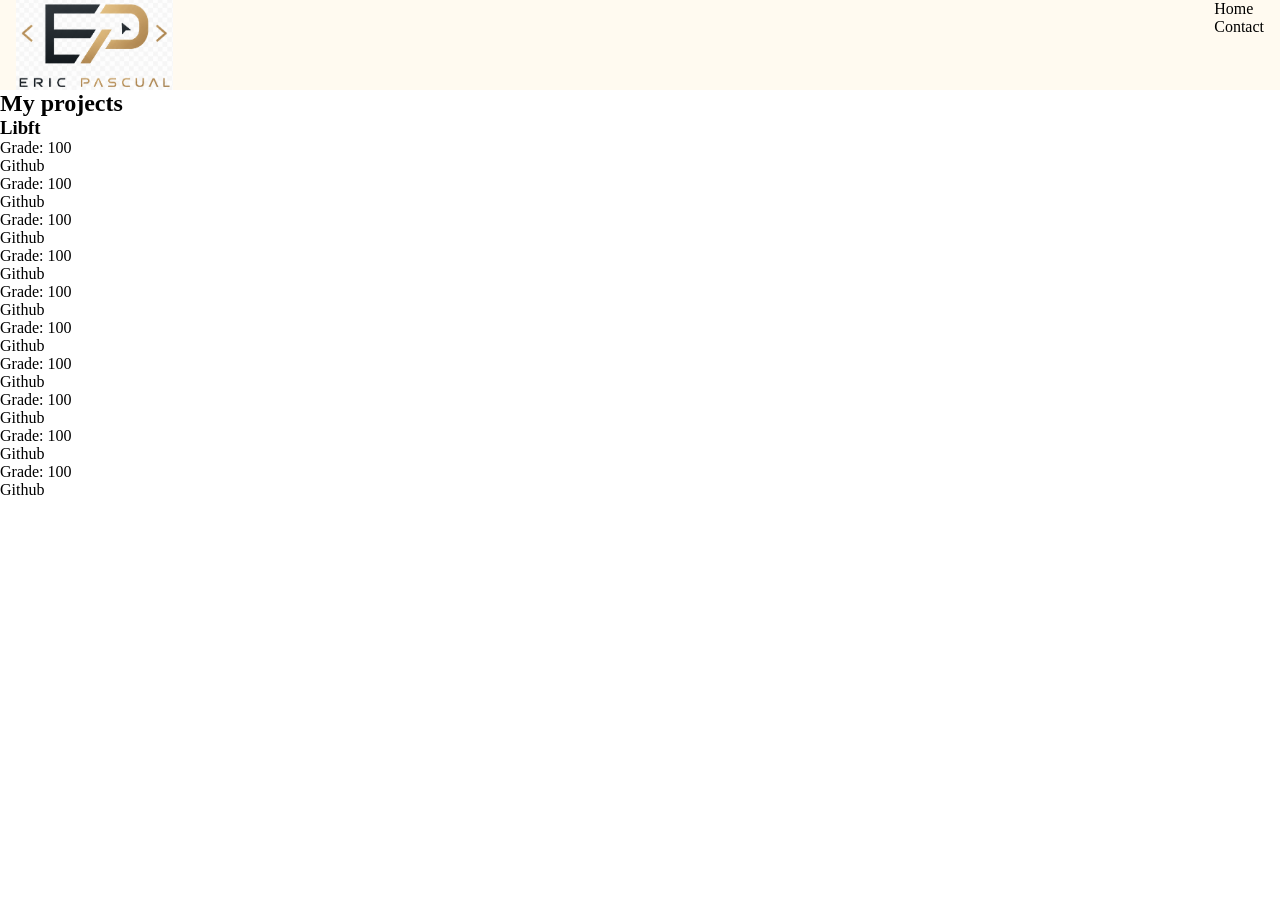
==== srcs/requirements/bonus/static_ws/index.html @ 52d74730 "(feat): BONUS: Implementing Html page" ====
<!DOCTYPE html>
<html lang="en">

<head>
	<meta charset="UTF-8">
	<meta name="viewport" content="width=device-width, initial-scale=1.0">
	<title>Eric's Mini-Portfolio</title>
</head>
<style>
	* {
		margin: 0;
		padding: 0;
		box-sizing: border-box;
	}

	html {
		scroll-behavior: smooth;
	}

	body {
		background: var(--white-broken);
	}

	img {
		max-height: 100%;
		display: block;
	}

	ul li {
		list-style: none;
	}

	button,
	a,
	{
	cursor: pointer;
	}

	ul {
		list-style: none;
	}

	ol li {
		list-style: auto !important;
	}

	ol li::marker {
		font-weight: 900;
		color: var(--brown);
	}

	nav {
		display: flex;
		justify-content: space-between;
		padding: 0 1em;
		background-color: floralwhite;
	}

	nav div {
		max-height: 10vh;
	}
</style>

<body>
	<header>
		<h1></h1>
		<nav>
			<div>
				<img src="assets/images/logo.png" />
			</div>
			<ul>
				<li>Home</li>
				<li>Contact</li>
			</ul>
		</nav>
	</header>

	<main>
		<section id="main"></section>
		<section id="present"></section>
		<section id="projects"></section>
		<h2>My projects</h2>
		<div id="containerProjects">
			<article>
				<h3>Libft</h3>
				<div class="projects">
					<img src="" />
					<p>Grade: 100</p>
					<a>Github</a>
				</div>
			</article>

			<article>
				<h3></h3>
				<div class="projects">
					<img src="" />
					<p>Grade: 100</p>
					<a>Github</a>
				</div>
			</article>

			<article>
				<h3></h3>
				<div class="projects">
					<img src="" />
					<p>Grade: 100</p>
					<a>Github</a>
				</div>
			</article>

			<article>
				<h3></h3>
				<div class="projects">
					<img src="" />
					<p>Grade: 100</p>
					<a>Github</a>
				</div>
			</article>

			<article>
				<h3></h3>
				<div class="projects">
					<img src="" />
					<p>Grade: 100</p>
					<a>Github</a>
				</div>
			</article>

			<article>
				<h3></h3>
				<div class="projects">
					<img src="" />
					<p>Grade: 100</p>
					<a>Github</a>
				</div>
			</article>

			<article>
				<h3></h3>
				<div class="projects">
					<img src="" />
					<p>Grade: 100</p>
					<a>Github</a>
				</div>
			</article>

			<article>
				<h3></h3>
				<div class="projects">
					<img src="" />
					<p>Grade: 100</p>
					<a>Github</a>
				</div>
			</article>

			<article>
				<h3></h3>
				<div class="projects">
					<img src="" />
					<p>Grade: 100</p>
					<a>Github</a>
				</div>
			</article>

			<article>
				<h3></h3>
				<div class="projects">
					<img src="" />
					<p>Grade: 100</p>
					<a>Github</a>
				</div>
		</div>
		</article>
		<section id=""></section>
	</main>
</body>
<script>

</script>

</html>
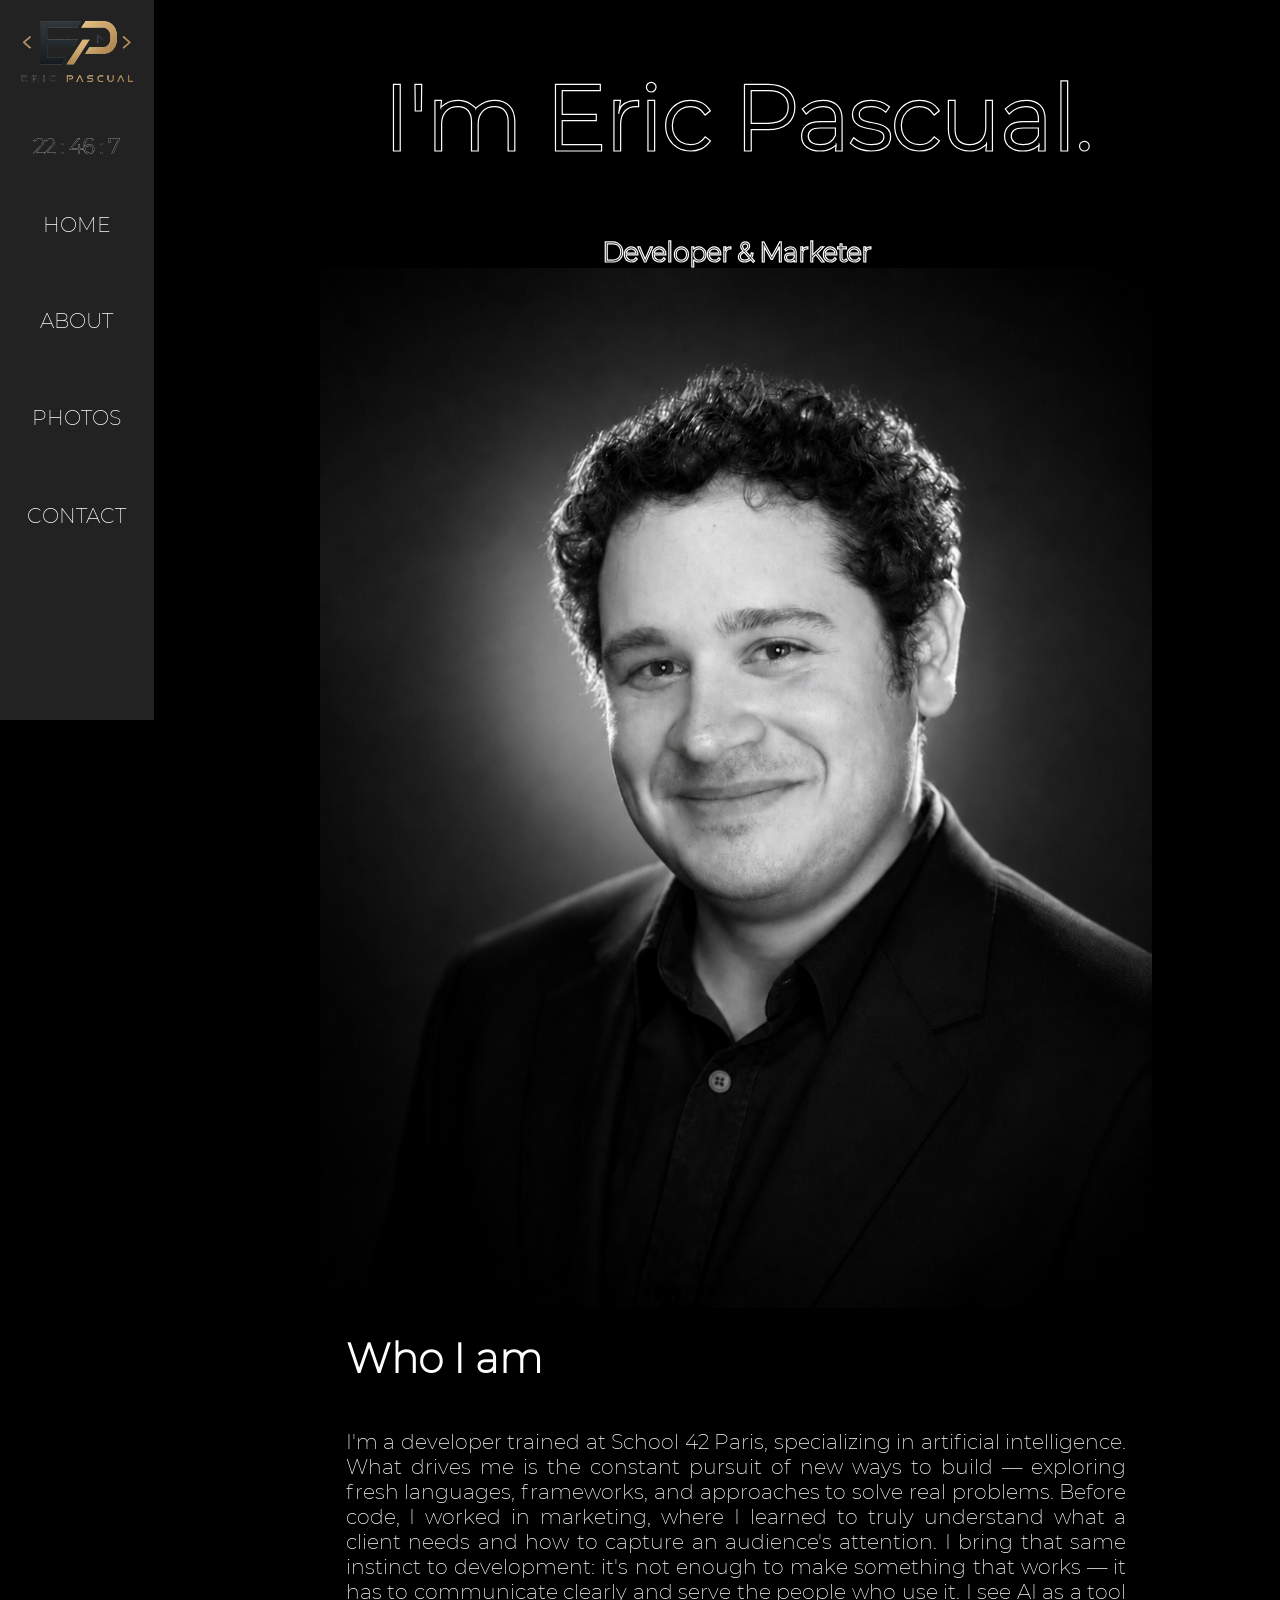
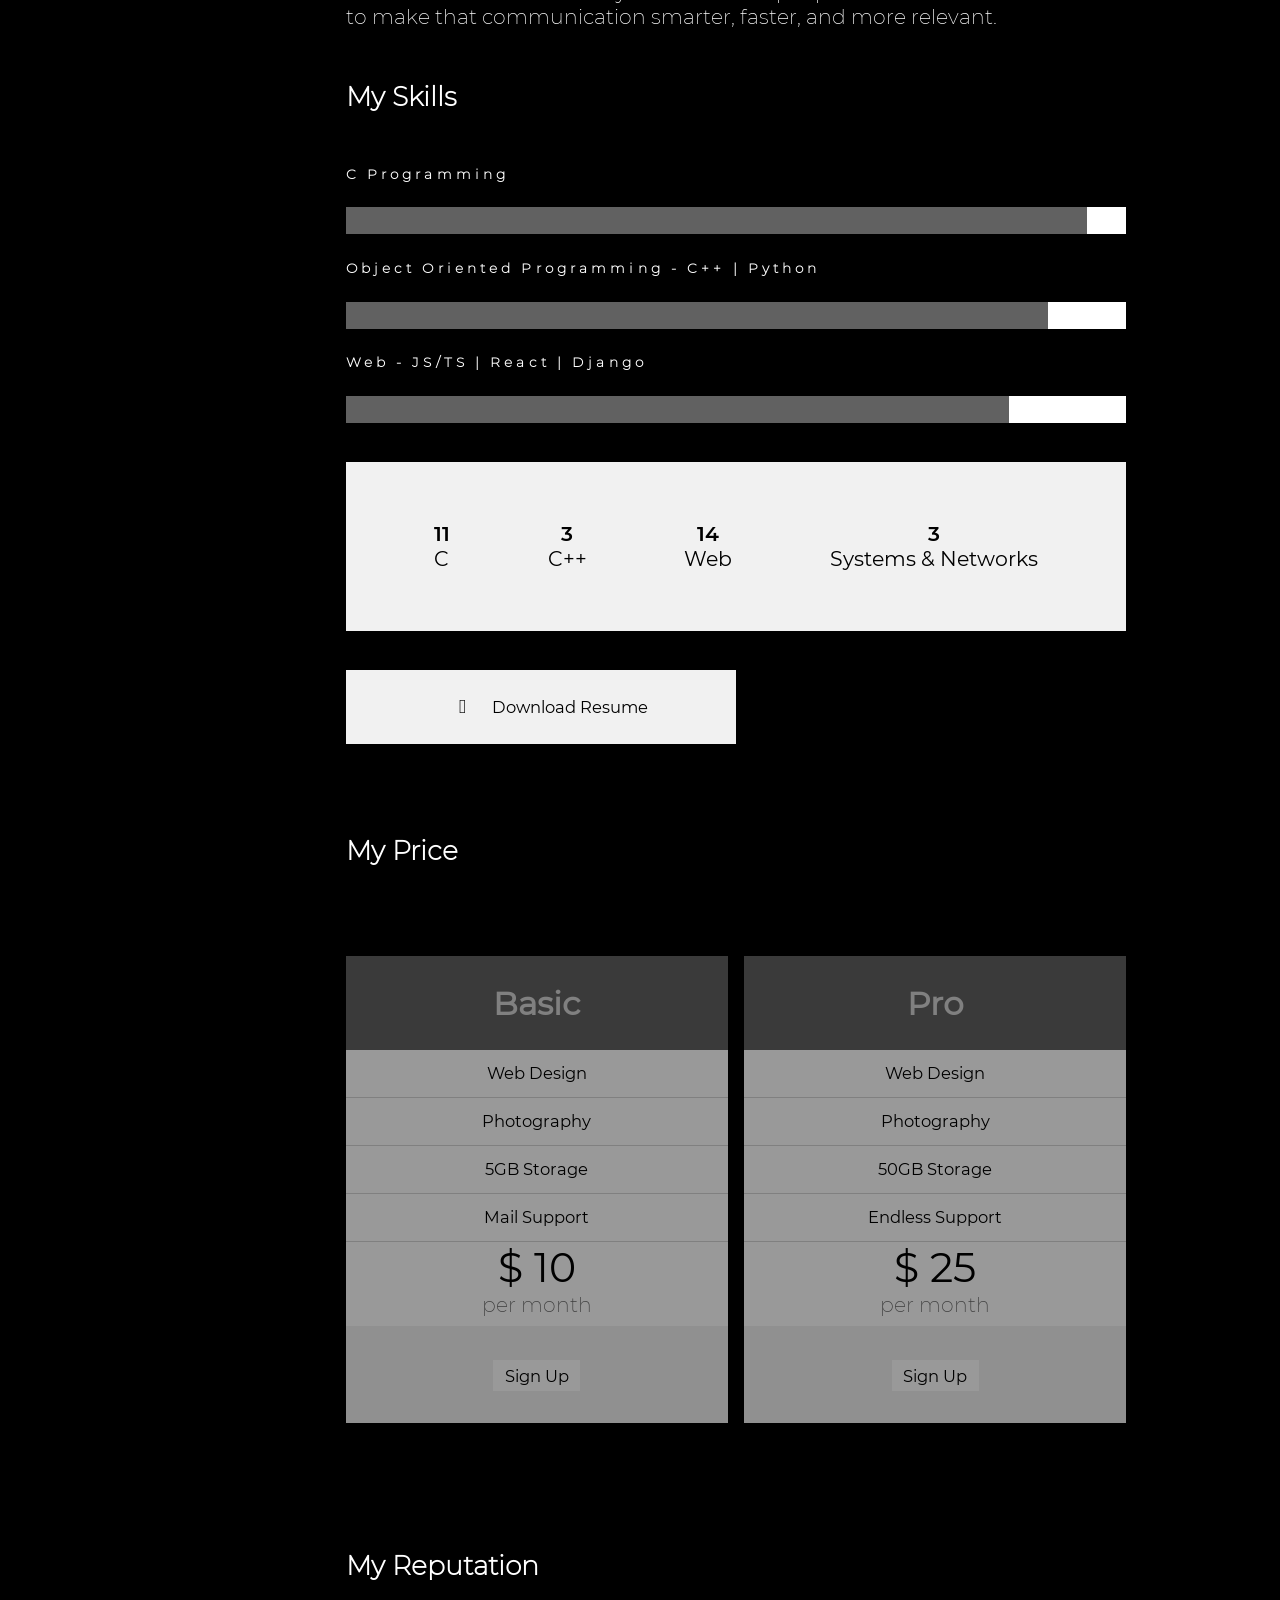
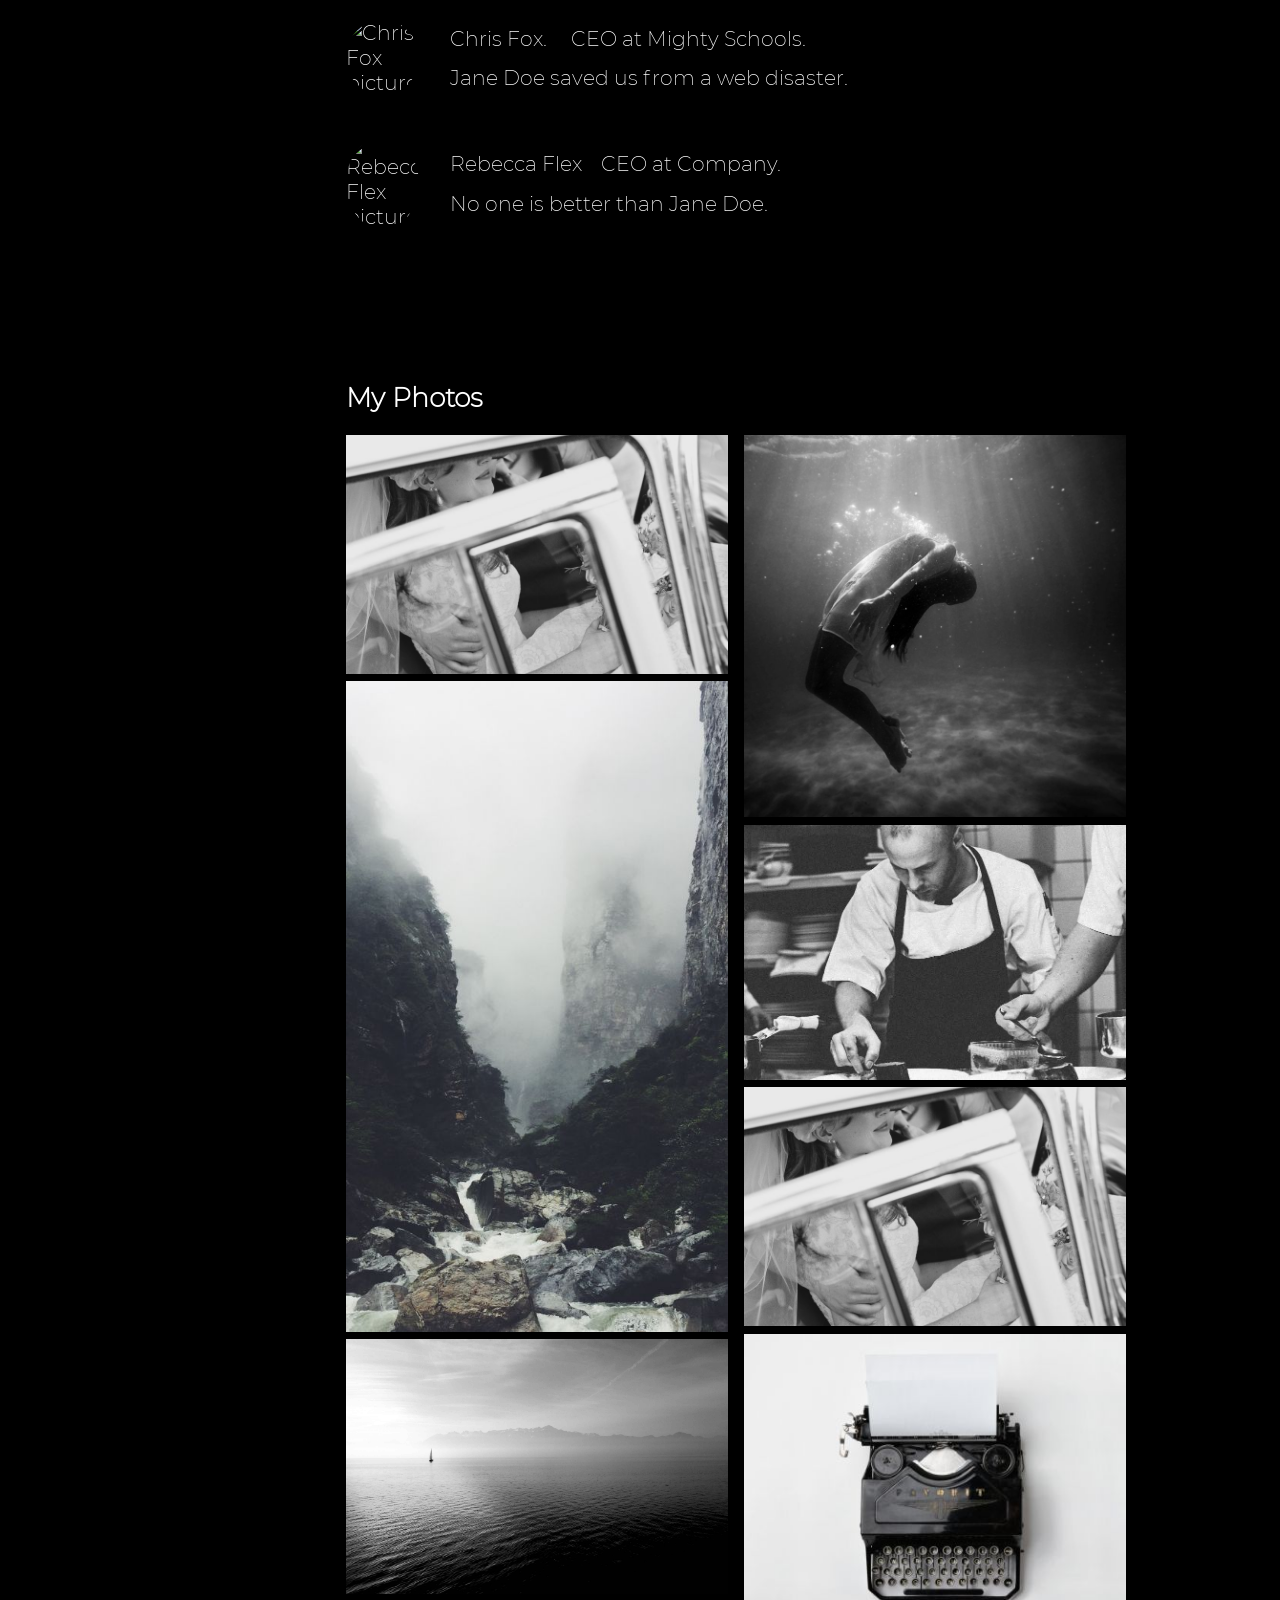
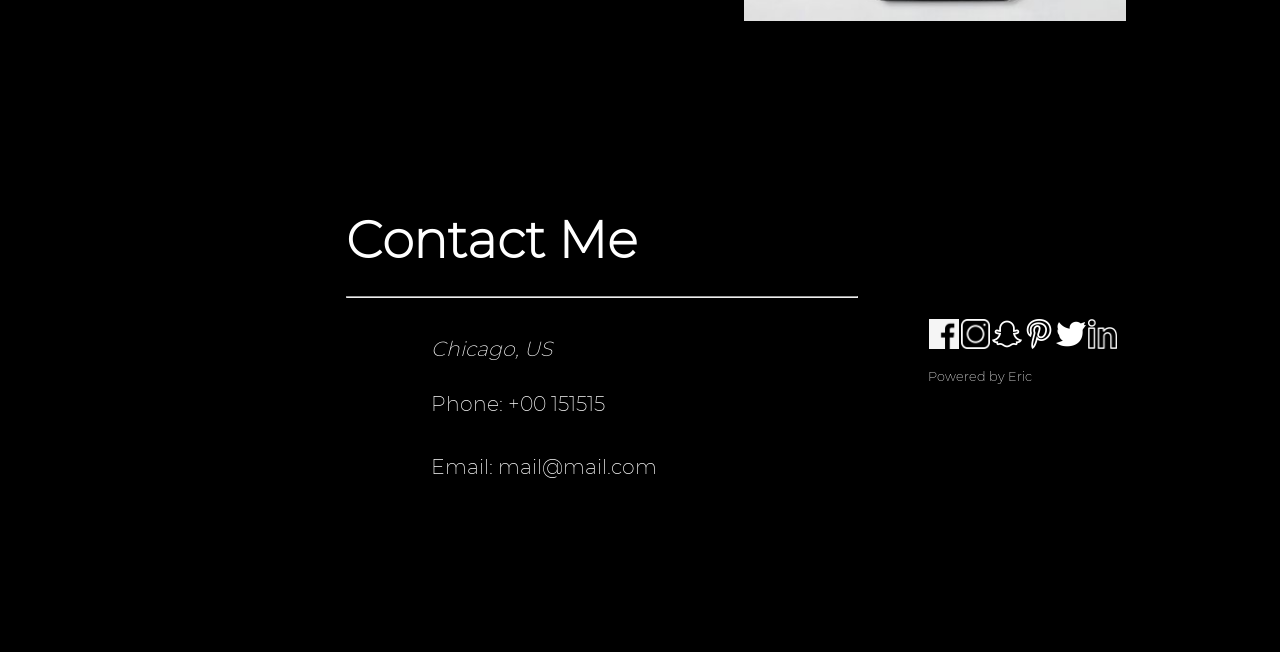
==== commit dce95bf8: "(chore): BONUS: WS - Assets Added" ====
--- a/srcs/requirements/bonus/static_ws/index.html
+++ b/srcs/requirements/bonus/static_ws/index.html
@@ -1,181 +1,267 @@
-<!DOCTYPE html>
-<html lang="en">
-
-<head>
-	<meta charset="UTF-8">
-	<meta name="viewport" content="width=device-width, initial-scale=1.0">
-	<title>Eric's Mini-Portfolio</title>
-</head>
-<style>
-	* {
-		margin: 0;
-		padding: 0;
-		box-sizing: border-box;
-	}
-
-	html {
-		scroll-behavior: smooth;
-	}
-
-	body {
-		background: var(--white-broken);
-	}
-
-	img {
-		max-height: 100%;
-		display: block;
-	}
-
-	ul li {
-		list-style: none;
-	}
-
-	button,
-	a,
-	{
-	cursor: pointer;
-	}
-
-	ul {
-		list-style: none;
-	}
-
-	ol li {
-		list-style: auto !important;
-	}
-
-	ol li::marker {
-		font-weight: 900;
-		color: var(--brown);
-	}
-
-	nav {
-		display: flex;
-		justify-content: space-between;
-		padding: 0 1em;
-		background-color: floralwhite;
-	}
-
-	nav div {
-		max-height: 10vh;
-	}
-</style>
-
-<body>
-	<header>
-		<h1></h1>
+<!DOCTYPE HTML>
+<html lang="fr">
+	<head>
+		<meta charset="utf-8">
+		<link rel="stylesheet" type="text/css" href="index.css">
+		<!-- <link href="css/icomoon.css" rel="stylesheet"> -->
+			<title>John Doe</title>
+	</head>
+
+	<body id="overflow">
+		
 		<nav>
-			<div>
-				<img src="assets/images/logo.png" />
-			</div>
+			<figure class="mobileHidden"><img src="assets/images/logo.png" alt="Logo EP"></figure>
+			<h2 id="clock">
+				<span id="hours"></span>
+				<span id="minutes"></span>
+				<span id="seconds"></span>
+			</h2>
 			<ul>
-				<li>Home</li>
-				<li>Contact</li>
+				<li><a class="icon-home iconNav" href=""><p>home</p></a></li>
+				<li><a class="icon-user iconNav" href="#myName"><p>about</p></a></li>
+				<li><a class="icon-eye iconNav" href="#myPhotos"><p>photos</p></a></li>
+				<li><a class="icon-envelope iconNav" href="#contactMe"><p>contact</p></a></li>
 			</ul>
 		</nav>
-	</header>
-
-	<main>
-		<section id="main"></section>
-		<section id="present"></section>
-		<section id="projects"></section>
-		<h2>My projects</h2>
-		<div id="containerProjects">
-			<article>
-				<h3>Libft</h3>
-				<div class="projects">
-					<img src="" />
-					<p>Grade: 100</p>
-					<a>Github</a>
+
+		<header>
+			<h1>Eric Pascual.</h1>
+			<h2>Developer & Marketer</h2>
+			
+				<figure>
+					<img src="assets/images/eric_pascual.png" alt="Eric Pascual's image">
+				</figure>
+		</header>
+
+		<main>
+
+			<section id="myName">
+				<h3>Who I am</h3>
+				<hr>
+				<p>I'm a developer trained at School 42 Paris, specializing in artificial intelligence. What drives me is the constant pursuit of new ways to build — exploring fresh languages, frameworks, and approaches to solve real problems.
+Before code, I worked in marketing, where I learned to truly understand what a client needs and how to capture an audience's attention. I bring that same instinct to development: it's not enough to make something that works — it has to communicate clearly and serve the people who use it. I see AI as a tool to make that communication smarter, faster, and more relevant.</p>
+			</section>
+
+			<section id="mySkills">
+					<h4>My Skills</h4>
+				<article>
+					<div>
+						<h6>C Programming</h6>
+						<div class="white">
+							<p id="photography"></p>
+						</div>
+					</div>
+					<div>
+						<h6>Object Oriented Programming - C++ | Python</h6>
+						<div class="white">
+							<p id="webDesign"></p>					
+						</div>
+					</div>
+					<div>
+						<h6>Web - JS/TS | React | Django</h6>
+						<div class="white">
+							<p id="photoshop"></p>					
+						</div>
+					</div>
+				</article>
+				<article id="mySkillsNumbers">
+					<dl>
+						<div>
+							<dt>11</dt>
+							<dd>C</dd>
+						</div>
+
+						<div>
+							<dt>3</dt>
+							<dd>C++</dd>
+						</div>
+						
+						<div>
+							<dt>14</dt>
+							<dd>Web</dd>
+						</div>
+						
+						<div>
+							<dt>3</dt>
+							<dd>Systems & Networks</dd>
+						</div>
+					</dl>
+				</article>
+				<article>
+					<a href="" class="icon-download">Download Resume</a>
+				</article>
+			</section>
+
+			<section id="myPrice">
+				<h4>My Price</h4>
+				<div>
+					<article>
+						<h5>Basic</h5>
+						<ul>
+							<li>Web Design</li>
+							<li>Photography</li>
+							<li>5GB Storage</li>
+							<li>Mail Support</li>
+						</ul>
+						<div>
+							<p>$ 10</p>
+							<p>per month</p>
+						</div>
+						<div class="signUp"><a href="">Sign Up</a></div>
+					</article>
+					<article>
+						<h5>Pro</h5>
+						<ul>
+							<li>Web Design</li>
+							<li>Photography</li>
+							<li>50GB Storage</li>
+							<li>Endless Support</li>
+						</ul>
+						<div>
+							<p>$ 25</p>
+							<p>per month</p>
+						</div>
+						<div class="signUp"><a href="">Sign Up</a></div>
+					</article>
 				</div>
-			</article>
-
-			<article>
-				<h3></h3>
-				<div class="projects">
-					<img src="" />
-					<p>Grade: 100</p>
-					<a>Github</a>
-				</div>
-			</article>
-
-			<article>
-				<h3></h3>
-				<div class="projects">
-					<img src="" />
-					<p>Grade: 100</p>
-					<a>Github</a>
-				</div>
-			</article>
-
-			<article>
-				<h3></h3>
-				<div class="projects">
-					<img src="" />
-					<p>Grade: 100</p>
-					<a>Github</a>
-				</div>
-			</article>
-
-			<article>
-				<h3></h3>
-				<div class="projects">
-					<img src="" />
-					<p>Grade: 100</p>
-					<a>Github</a>
-				</div>
-			</article>
-
-			<article>
-				<h3></h3>
-				<div class="projects">
-					<img src="" />
-					<p>Grade: 100</p>
-					<a>Github</a>
-				</div>
-			</article>
-
-			<article>
-				<h3></h3>
-				<div class="projects">
-					<img src="" />
-					<p>Grade: 100</p>
-					<a>Github</a>
-				</div>
-			</article>
-
-			<article>
-				<h3></h3>
-				<div class="projects">
-					<img src="" />
-					<p>Grade: 100</p>
-					<a>Github</a>
-				</div>
-			</article>
-
-			<article>
-				<h3></h3>
-				<div class="projects">
-					<img src="" />
-					<p>Grade: 100</p>
-					<a>Github</a>
-				</div>
-			</article>
-
-			<article>
-				<h3></h3>
-				<div class="projects">
-					<img src="" />
-					<p>Grade: 100</p>
-					<a>Github</a>
-				</div>
-		</div>
-		</article>
-		<section id=""></section>
+			</section>
+
+			<section id="myReputation">
+				<h4>My Reputation</h4>
+				<article>
+					<figure>
+						<img src="assets/images/bandmember.jpg" alt="Chris Fox picture">
+					</figure>
+					<div>
+						<p>Chris Fox. <span>CEO at Mighty Schools.</span></p>
+						<p>Jane Doe saved us from a web disaster.</p>
+					</div>
+				</article>
+				<article>
+					<figure>
+						<img src="assets/images/avatar_g2.jpg" alt="Rebecca Flex picture">
+					</figure>
+					<div>
+						<p>Rebecca Flex<span>CEO at Company.</span></p>
+						<p>No one is better than Jane Doe.</p>
+					</div>
+				</article>
+
+			</section>
+
+			<section id="myPhotos">
+				<h4>My Photos</h4>
+				<article id="gallery">
+					<ul>
+						<div>
+							<li><figure><img src="assets/images/wedding (1).jpg" alt="Mariage"></figure></li>
+							<li><figure><img src="assets/images/rocks.jpg" alt="Paysage rochers"></figure></li>
+							<li><figure><img src="assets/images/sailboat.jpg" alt="Voilier"></figure></li>
+						</div>
+						<div>
+							<li><figure><img src="assets/images/underwater.jpg" alt="Sous-marine"></figure></li>
+							<li><figure><img src="assets/images/chef.jpg" alt="Chef"></figure></li>
+							<li><figure><img src="assets/images/wedding (1).jpg" alt="Mariage"></figure></li>
+							<li><figure><img src="assets/images/p6.jpg" alt="Machine à écrire"></figure></li>
+						</div>
+
+					</ul>
+
+				</article>
+			</section>
 	</main>
-</body>
-<script>
-
-</script>
-
-</html>+	<footer>
+		<section id="contactMe">
+				<h3>Contact Me</h3>
+				<hr>
+				<article>
+					<dl>
+						<!-- <figure><img src="assets/images/locate_white.png"></figure> -->
+						<dt class="icon-map-marker"></dt>
+						<dd><address>Chicago, US</address></dd>
+					</dl>
+					<dl>
+						<!-- <figure><img src="assets/images/phone-receiver.png"></figure> -->
+						<dt class="icon-phone"></dt>
+						<dd><p>Phone: +00 151515</p></dd>
+					</dl>
+					<dl>
+						<!-- <figure><img src="assets/images/envelope_white.png"></figure> -->
+						<dt class=" icon-envelope-o"></dt>
+						<dd><p>Email: mail@mail.com</p></dd>
+					</dl>				
+				</article>
+			</section>
+
+			<section id="socialMedia">
+				<ul>
+					<li><a href="www.facebook.com/johndoe"><img src="assets/images/facebook.png"></a></li>
+					<li><a href="www.instagram.com/johndoe"><img src="assets/images/instagram.png"></a></li>
+					<li><a href="www.snapchat.com/johndoe"><img src="assets/images/snapchat.png"></a></li>
+					<li><a href="www.pinterest.com/johndoe"><img src="assets/images/pinterest.png"></a></li>
+					<li><a href="www.twiter.com/johndoe"><img src="assets/images/twitter.png"></a></li>
+					<li><a href="www.linkedin.com/johndoe"><img src="assets/images/linkedin.png"></a></li>
+				</ul>
+				<p>Powered by Eric</p>
+			</section>
+		
+	</footer>
+
+	</body>
+
+
+	<script>
+
+		var galleryPhoto = document.querySelector("#gallery");
+		var divPhoto = document.createElement("div");
+			
+		var figurePhoto = document.createElement("figure");
+			divPhoto.appendChild(figurePhoto);
+		var imagePhoto = document.createElement("img");
+			figurePhoto.appendChild(imagePhoto);
+			imagePhoto.getAttribute("src");
+
+		var eachPhoto = document.querySelectorAll("#gallery img")
+
+		var overflow = document.querySelector("#overflow");
+
+		var closeButon = document.createElement("button")
+			closeButon.innerHTML="x"
+			figurePhoto.appendChild(closeButon)
+
+eachPhoto.forEach(function(identification){
+	identification.addEventListener("click", function(){
+			galleryPhoto.appendChild(divPhoto);
+			//imagePhoto.setAttribute("src", identification.getAttribute("src"))
+			imagePhoto.src = identification.src
+		})
+})
+
+divPhoto.addEventListener("click", function(){
+	galleryPhoto.removeChild(divPhoto)
+})
+
+closeButon.addEventListener("click", function(){
+	galleryPhoto.removeChild(divPhoto)
+})
+
+/*HORLOGE*/
+
+var	hours = document.querySelector("#hours");
+var	minutes = document.querySelector("#minutes");
+var	seconds = document.querySelector("#seconds")
+
+function timeRunnning(){
+	var horlogeRunning = new Date();
+		hours.innerHTML = horlogeRunning.getHours() + " : ";
+		minutes.innerHTML = horlogeRunning.getMinutes() + " : ";
+		seconds.innerHTML =	horlogeRunning.getSeconds();
+	interval = setTimeout(timeRunnning, 1000);
+}
+
+timeRunnning();
+
+
+	</script>
+
+	</html>
--- a/srcs/requirements/bonus/static_ws/index.css
+++ b/srcs/requirements/bonus/static_ws/index.css
@@ -0,0 +1,650 @@
+@font-face{
+	font-family: "Montserrat ExtraLight";
+	src: url("assets/font/Montserrat-ExtraLight.ttf") format("truetype");
+}
+
+@font-face{
+	font-family: "Montserrat Regular";
+	src: url("assets/font/Montserrat-Regular.ttf") format("truetype");
+}
+
+@font-face{
+	font-family: "Montserrat Bold";
+	src: url("assets/font/Montserrat-SemiBold.ttf") format("truetype");
+}
+
+@font-face{
+	font-family: "Icomoon";
+	src: url("assets/fonts/icomoon.ttf") format("truetype");
+}
+
+*{
+	margin: 0;
+	padding: 0;
+	box-sizing: border-box;
+}
+
+html{scroll-behavior: smooth}
+
+body{
+	font-size: calc(1em + 1vw);
+	font-family: "Montserrat ExtraLight";
+	background: black;
+	color: white;
+}
+
+main{font-size: .8em;}
+
+img{
+	max-width: 100%;
+	width: 100%;
+	display: block;}
+
+h3{
+	font-size: 2em;
+	padding-bottom: .5em;
+	animation-name: slideInLeft;
+	animation-duration: 1s;
+	animation-fill-mode: both;
+}
+
+@keyframes slideInLeft {
+	0% {transform: translateX(-100%); opacity: 0}
+	50% {transform: translateX(-50%); opacity: .5}
+	100% {transform: translateX(0); opacity: 1}
+} 
+
+hr{
+	width: 30vw;
+	color: grey;
+}
+
+section{
+	padding: 2vw;
+}
+
+h4{
+	font-size: 1.3em;
+	padding-bottom: .5em;
+	animation-name: slideInLeft;
+	animation-duration: 1s;
+	animation-fill-mode: both;
+}
+
+ul{
+	list-style: none;
+}
+
+li{
+	padding: 0;
+}
+
+p{
+	font-family: "Montserrat ExtraLight";
+}
+
+button, a{
+	cursor: pointer;
+	font-family: "Montserrat ExtraLight";
+	text-decoration-line: none;
+}
+
+/****************************************NAV****************************************/
+
+.mobileHidden{
+	display: none;
+}
+
+nav{
+	height: 3vh;
+	font-family: "Montserrat ExtraLight";
+	position: sticky;
+	top: 0;
+	left: 0;
+	background: black;
+	z-index: 11;
+}
+
+nav ul{
+	list-style: none;
+	justify-content: space-around;
+	align-content: center;
+	flex-flow: wrap row;
+	display: flex;
+	padding: 1vw 0;
+}
+
+nav a p{
+	text-decoration-line: none;
+	text-transform: uppercase;
+	color: white;
+	font-size: .8em;
+}
+
+nav a:before{
+	display: none;
+}
+
+nav ul li a:before{
+	animation-name: bounceInLeft;
+	animation-duration: 1s;
+	animation-fill-mode: both;
+}
+
+nav ul li:hover a:before{
+	animation-name: bounceInLeft;
+	animation-duration: 1s;
+	animation-fill-mode: both;
+}
+
+@keyframes bounceInLeft{
+	0%, 60%, 75%, 90%, 100% {transition-timing-function: cubic-bezier(0.215, 0.610, 0.355, 1.000);}
+	0% {opacity: 0; transform: translate3d(-3000px, 0, 0);}
+	60% {opacity: 1; transform: translate3d(25px, 0, 0);}
+	75% {transform: translate3d(-10px, 0, 0);}
+	90% {transform: translate3d(5px, 0, 0);}
+	100% {transform: none;}
+}
+
+nav ul:hover a:before{
+	animation-name: bounceOutLeft;
+	animation-duration: 1s;
+	animation-fill-mode: both;
+}
+
+@keyframes bounceOutLeft{
+  20% {opacity: 1; transform: translate3d(20px, 0, 0);}
+  100% {opacity: 0;transform: translate3d(-2000px, 0, 0);}
+}
+
+nav ul li:hover:before{
+	animation-name: bounceInLeft;
+	animation-duration: .75s;
+	animation-duration: 1s;
+	animation-fill-mode: both;
+}
+
+/****************************************HEADER****************************************/
+
+h1, h2{
+	text-align: center;
+}
+
+h1{
+	padding: 5vw 0;
+	font-size: 3.5em;
+	-webkit-text-stroke: 1.2px white;
+	color: transparent;
+	font-weight: bolder;
+}
+
+h2{
+	font-size: 1em;
+	-webkit-text-stroke: 1.2px white;
+	color: transparent;
+}
+
+#clock{
+	margin-top: 1em;
+}
+
+h2 > span{
+	font-size: .8em;
+	-webkit-text-stroke: .2px white;
+	color: transparent;
+	font-weight: bolder;
+}
+
+/****************************************MY NAME****************************************/
+
+#myName p{
+	text-align: justify;
+	padding-top: 2vw;
+}
+
+/****************************************MY SKILLS****************************************/
+
+#mySkills article{
+	margin: 5% 0;
+}
+
+/****************************PWP************************/
+
+
+h6{
+	letter-spacing: .3em;
+	margin: 2vw 0;
+	font-family: "Montserrat ExtraLight";
+}
+
+article div.white{
+	background: white;
+	height: 3vh;
+}
+
+article p#photography{
+	width: 95%;
+	background: #616161;
+	height: 100%;
+	animation-name: animPhotography;
+	animation-duration: 2.6s;
+	animation-timing-function: ease;
+}
+
+@keyframes animPhotography{
+	0% {width: 0%; opacity: 0;}
+	100% {width: 95%; opacity: 1;}
+}
+
+article p#webDesign{
+	width: 90%;
+	background: #616161;
+	height: 100%;
+	animation-name: animWebDesign;
+	animation-duration: 2.3s;
+	animation-timing-function: ease;
+}
+
+@keyframes animWebDesign{
+	0% {width: 0%; opacity: 0;}
+	100% {width: 90%; opacity: 1;}
+}
+
+article p#photoshop{
+	width: 85%;
+	background: #616161;
+	height: 100%;
+	animation-name: animPhotoshop;
+	animation-duration: 2s;
+	animation-timing-function: ease;
+}
+
+@keyframes animPhotoshop{
+	0% {width: 0%; opacity: 0;}
+	100% {width: 85%; opacity: 1;}
+}
+
+/****************************Numbers************************/
+
+#mySkillsNumbers{
+	background: #f1f1f1;
+	text-align: center;
+	color: black;
+}
+
+#mySkillsNumbers dt{
+	padding-top: 1em;
+	font-family: "Montserrat Bold";
+}
+
+#mySkillsNumbers dd{
+	padding-bottom: 1em;
+	font-family: "Montserrat Regular";
+}
+
+/****************************Download************************/
+
+#mySkills article:last-of-type{
+	display: flex;
+
+}
+
+#mySkills a{
+	width: 80%;
+	background: #f1f1f1;
+	border: none;
+	color: black;
+	text-align: center;
+	position: relative;
+	font-family: "Montserrat Regular";
+	font-size: .8em;
+	padding: 2vw 0;
+}
+
+#mySkills a:before{
+	font-family: "Icomoon";
+	content: "\f019";
+	font-size: 1.2em;
+	vertical-align: center;
+	padding: 0vw 2vw ;
+	text-align: center;
+}
+
+/****************************************MY PRICE****************************************/
+
+#myPrice article{
+	background: #999;
+	text-align: center;
+}
+
+#myPrice > article > div{
+	background: none;
+}
+
+#myPrice article li{
+	padding: 1.5vh 0;
+	border-bottom: 1px solid grey;
+	font-family: "Montserrat Regular";
+	font-size: 0.8em;
+}
+
+#myPrice article ul{
+	color: black;
+}
+
+#myPrice div article{
+	margin: 5% 0;
+}
+
+h5{
+	background: #3a3a3a;
+	padding: 3vh 0;
+	font-family: "Montserrat Regular";
+	font-size: 1.6em;
+	color: grey;
+}
+
+#myPrice > div:first-of-type{
+	background-color: #000;
+	padding: 3vh 0;	
+}
+
+#myPrice > div:last-child{
+	padding: 4vh 0;
+	background: #000;
+}
+
+#myPrice article div p:first-of-type{
+	font-family: "Montserrat Regular";
+	font-size: 2em;
+	color: black;
+} 
+
+#myPrice article div p:last-of-type{
+	color: #3d3d3d;
+	padding-bottom: 1vh;
+}
+
+.signUp{
+	padding: 4vh 0;
+	background: #909090;
+}
+
+#myPrice a{
+	padding: 1.5% 3%;
+	font-size: .8em;
+	color: black;
+	background-color: #999;
+	font-family: "Montserrat Regular";
+}
+
+/****************************************MY REPUTATION****************************************/
+
+#myReputation article{
+	display: flex;
+	align-items: center;
+}
+
+#myReputation figure{
+	border-radius: 100%;
+	overflow: hidden;
+	width: 10%;
+}
+
+#myReputation > article > div{
+	width: 90%;
+	margin: 3%;
+}
+
+#myReputation span{
+	padding-left: 3%;
+}
+
+#myReputation div p{
+	padding: .8vh;
+}
+
+#myReputation{
+	margin-bottom: 10%;
+}
+
+/****************************************MY PHOTOS****************************************/
+
+#myPhotos ul li img{margin: 2% 0;}
+
+#myPhotos button{
+	background: none;
+	border: none;
+}
+
+#myPhotos button{
+	width: 100%;
+}
+
+#myPhotos article{
+	position: relative;
+}
+
+#myPhotos > article > div:last-child{
+	
+	background: rgba(0, 0, 0, 0.7);
+	top: 0;
+	left: 0;
+	width: 100%;
+	height: 100%;
+	z-index: 1;
+	position: fixed;
+}
+
+#myPhotos > article > div:last-child > figure{
+	position: absolute;
+	top: 5%;
+	left: 25%;
+	max-width: 100%;
+	width: 50%;
+	height: auto;
+}
+
+#myPhotos > article > div:last-child > figure > img{
+	max-height: 100%;
+}
+
+#myPhotos button{
+	border-radius: 100%;
+	width: 4vw;
+	height: 4vh;
+	font-size: 1.2em;
+	position: absolute;
+	top: 5%;
+	right: 5%;
+	background: white;
+}
+
+
+
+/****************************************CONTACT ME****************************************/
+
+#contactMe dl{
+	display: flex;
+	align-items: center;
+	padding: 2%;
+}
+
+#contactMe hr{
+	width: 40vw;
+	color: grey;
+}
+
+#contactMe dt{width: 3%; margin-right: 2%}
+#contactMe dd{width: 97%;}
+
+/****************************************FOOTER****************************************/
+footer{margin: 10% 0}
+footer ul{display: flex}
+footer li{width: 4%; margin: .5%}
+footer p{padding: 2% 0}
+
+/****************************************RESPONSIVE****************************************/
+
+@media screen and (min-width: 768px){
+
+	html{font-sise: 62.5%}
+	body{font-size: calc(.8em + 1vw);
+		width: 100vw}
+	header, main, footer{
+		margin-left: auto;
+		padding: 0 10%;
+		width: 85%;}
+
+	/*****************************NAV**************************/
+
+	.mobileHidden{
+		display: block;
+		padding: .7em;
+	}
+
+	nav{
+		position: fixed;
+		top: 0;
+		left: 0;
+		padding: 0;
+		color: white;
+		width: 12%;
+		height: 80vh;
+		background: #222;
+		z-index: 11;
+	}
+
+	nav ul{
+		display: flex;
+		justify-content: center;
+		flex-flow: column;
+	}
+
+	nav a{
+		text-decoration-line: none;
+		color: white;
+		font-size: 1em;
+		padding: 10%;
+	}
+
+	nav a:hover{
+		background: black;
+	}
+
+	nav li{
+		display: flex;
+		flex-flow: wrap column;
+		text-align: center;
+		padding: 10% 0;
+	}
+
+	nav a:before{
+		font-size: 2em;
+		display: block;
+	}
+
+	nav p{
+		padding: 7% 0;
+	}
+
+	
+
+	/*****************************HEADER**************************/
+
+	h1:before{
+		content: "I'm ";
+	}
+
+	/*****************************MY SKILLS**************************/
+
+	#mySkillsNumbers dl{
+		display: flex;
+		flex-flow: wrap row;
+		justify-content: space-around;
+		padding: 5%;
+	}
+
+	#mySkills article:last-child a{
+		width: 50%;
+	}
+
+	#myName hr{
+		display: none
+	}
+
+	/*****************************MY PRICE**************************/
+
+	#myPrice > div{
+		display: flex;
+		background: none;
+	}
+
+	#myPrice > div > article{
+		width: 50%;
+		padding-top: 0;
+		height: 100%;
+	}
+
+	#myPrice > div > article:first-child{
+			margin-right: 2%;
+	}
+
+	#myPrice div:first-of-type{
+		background: none;
+	}
+
+	/*****************************MY PHOTO**************************/
+
+	#myPhotos ul{
+		display: flex;
+		justify-content: space-between;
+	}
+
+	#myPhotos article div{
+		width: 49%;
+	}
+
+	#myPhotos > article > div:last-child > figure{
+	position: absolute;
+	top: 5%;
+	left: 30%;
+	max-width: 100%;
+	width: 50%;
+	height: auto;
+}
+
+	/*****************************FOOTER**************************/
+	footer{
+
+		display: flex;
+		align-items: center;
+	}
+
+	#contactMe{
+		width: 70%;
+	}
+
+	#contactMe article{
+		margin-top: 5%;
+	}
+
+	#contactMe dd{
+		font-size: .8em;
+		margin-left: 10%;
+	}
+
+	#socialMedia{
+		width: 30%;
+	}
+
+	#socialMedia li{
+		width: 15%;
+	}
+
+	#socialMedia p{
+		font-size: .5em;
+		padding-top: 10%;
+	}
+
+}
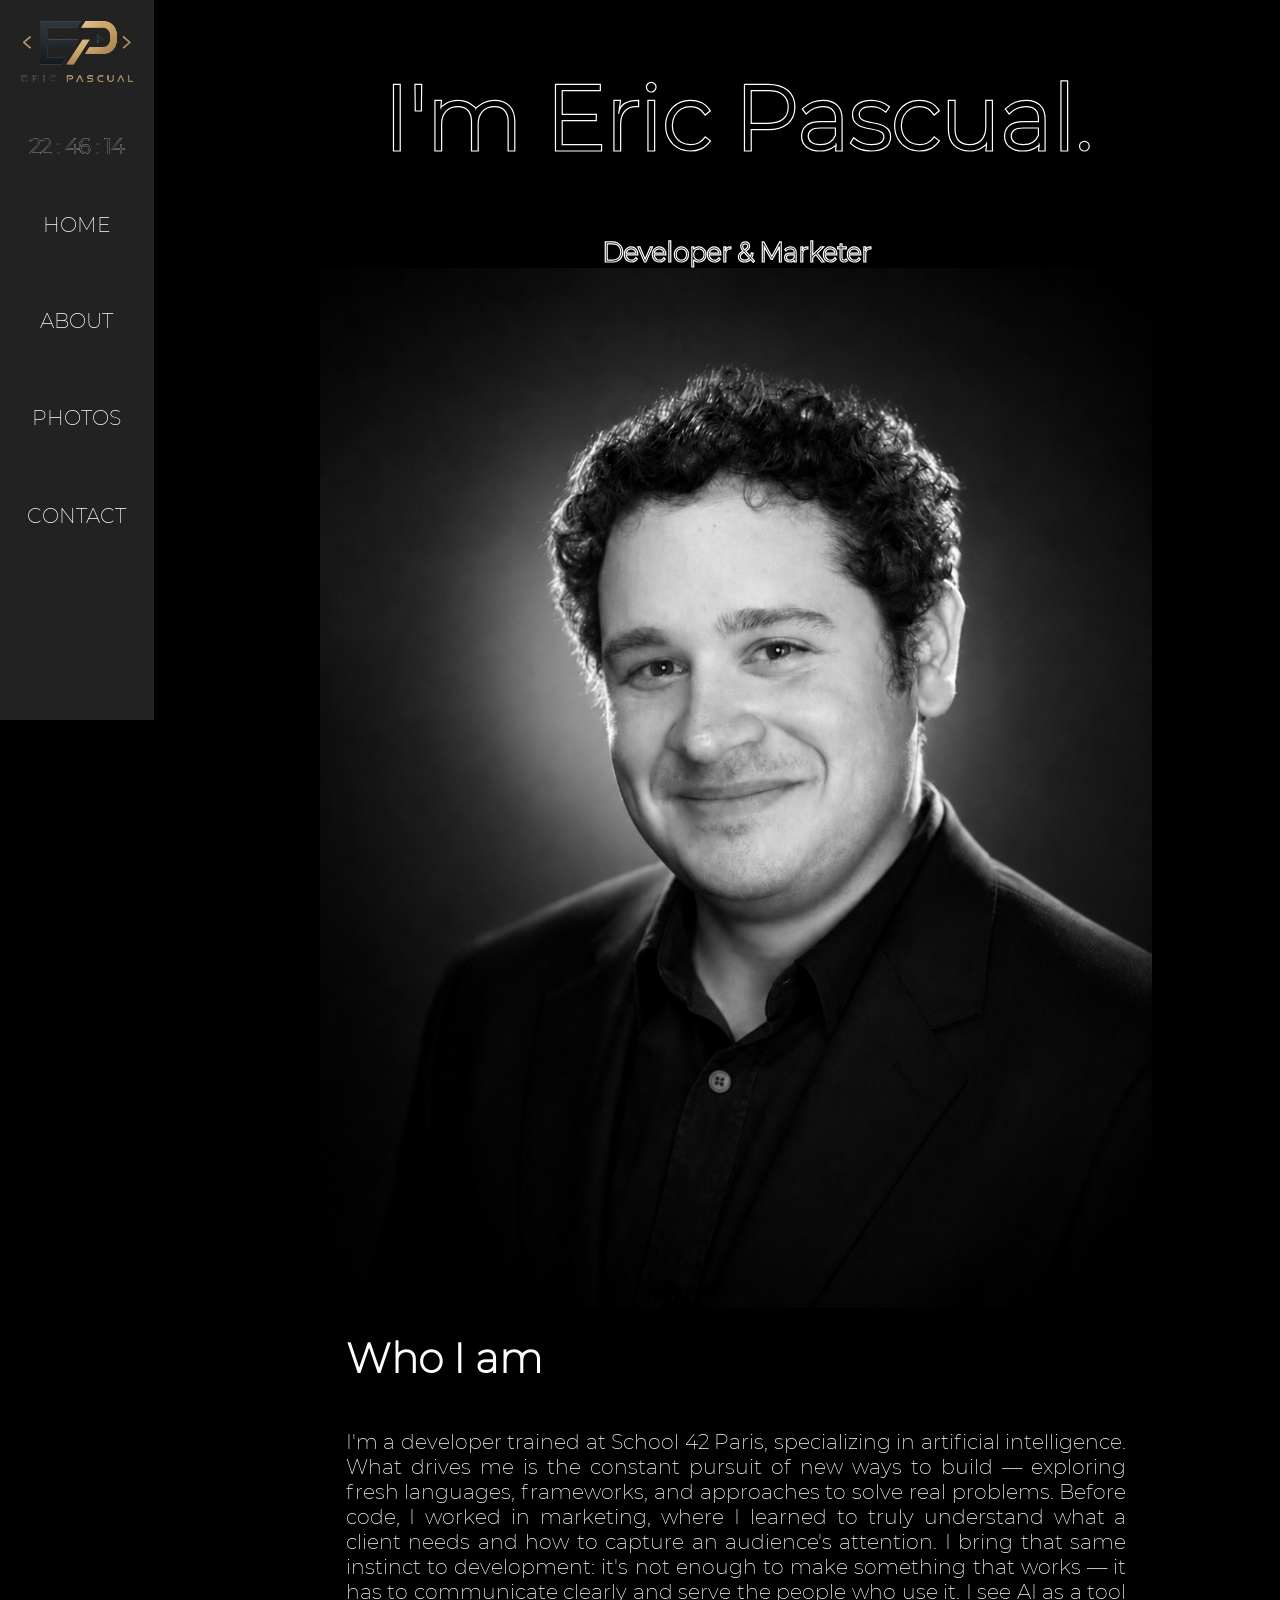
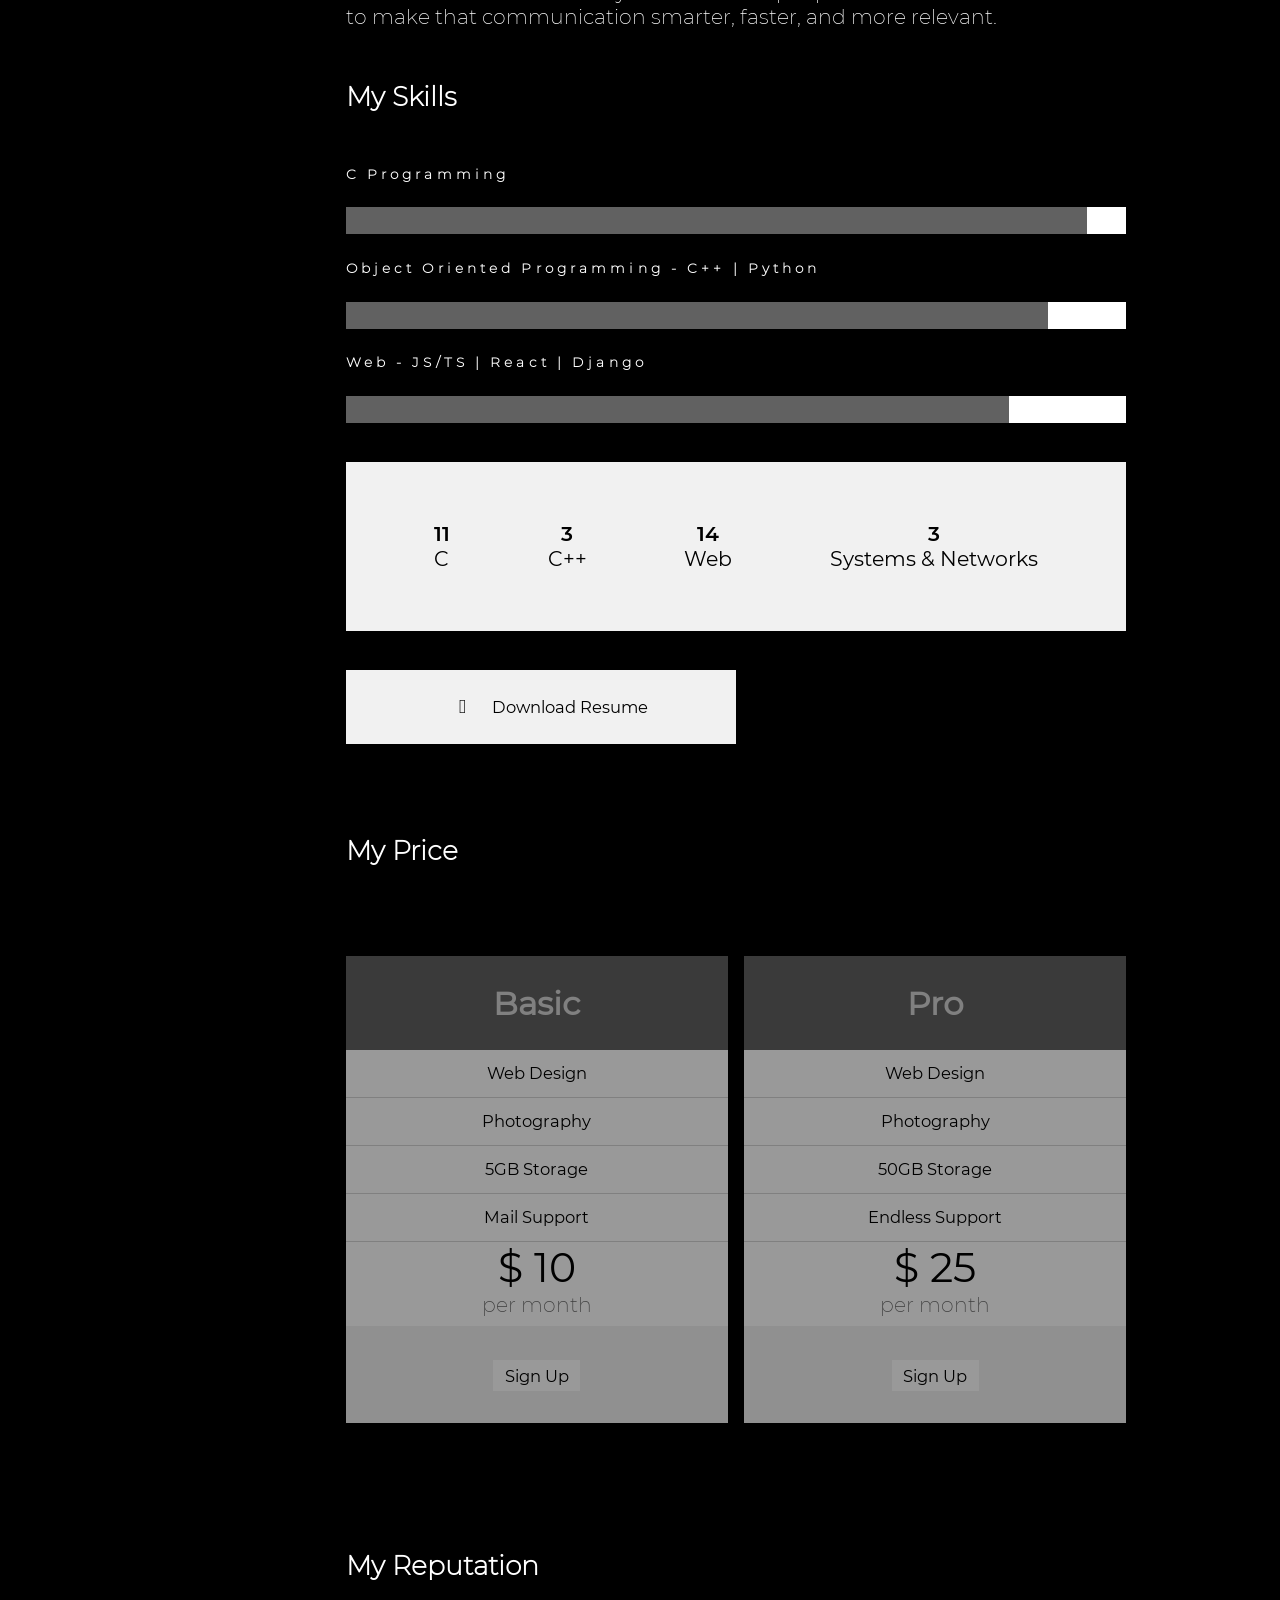
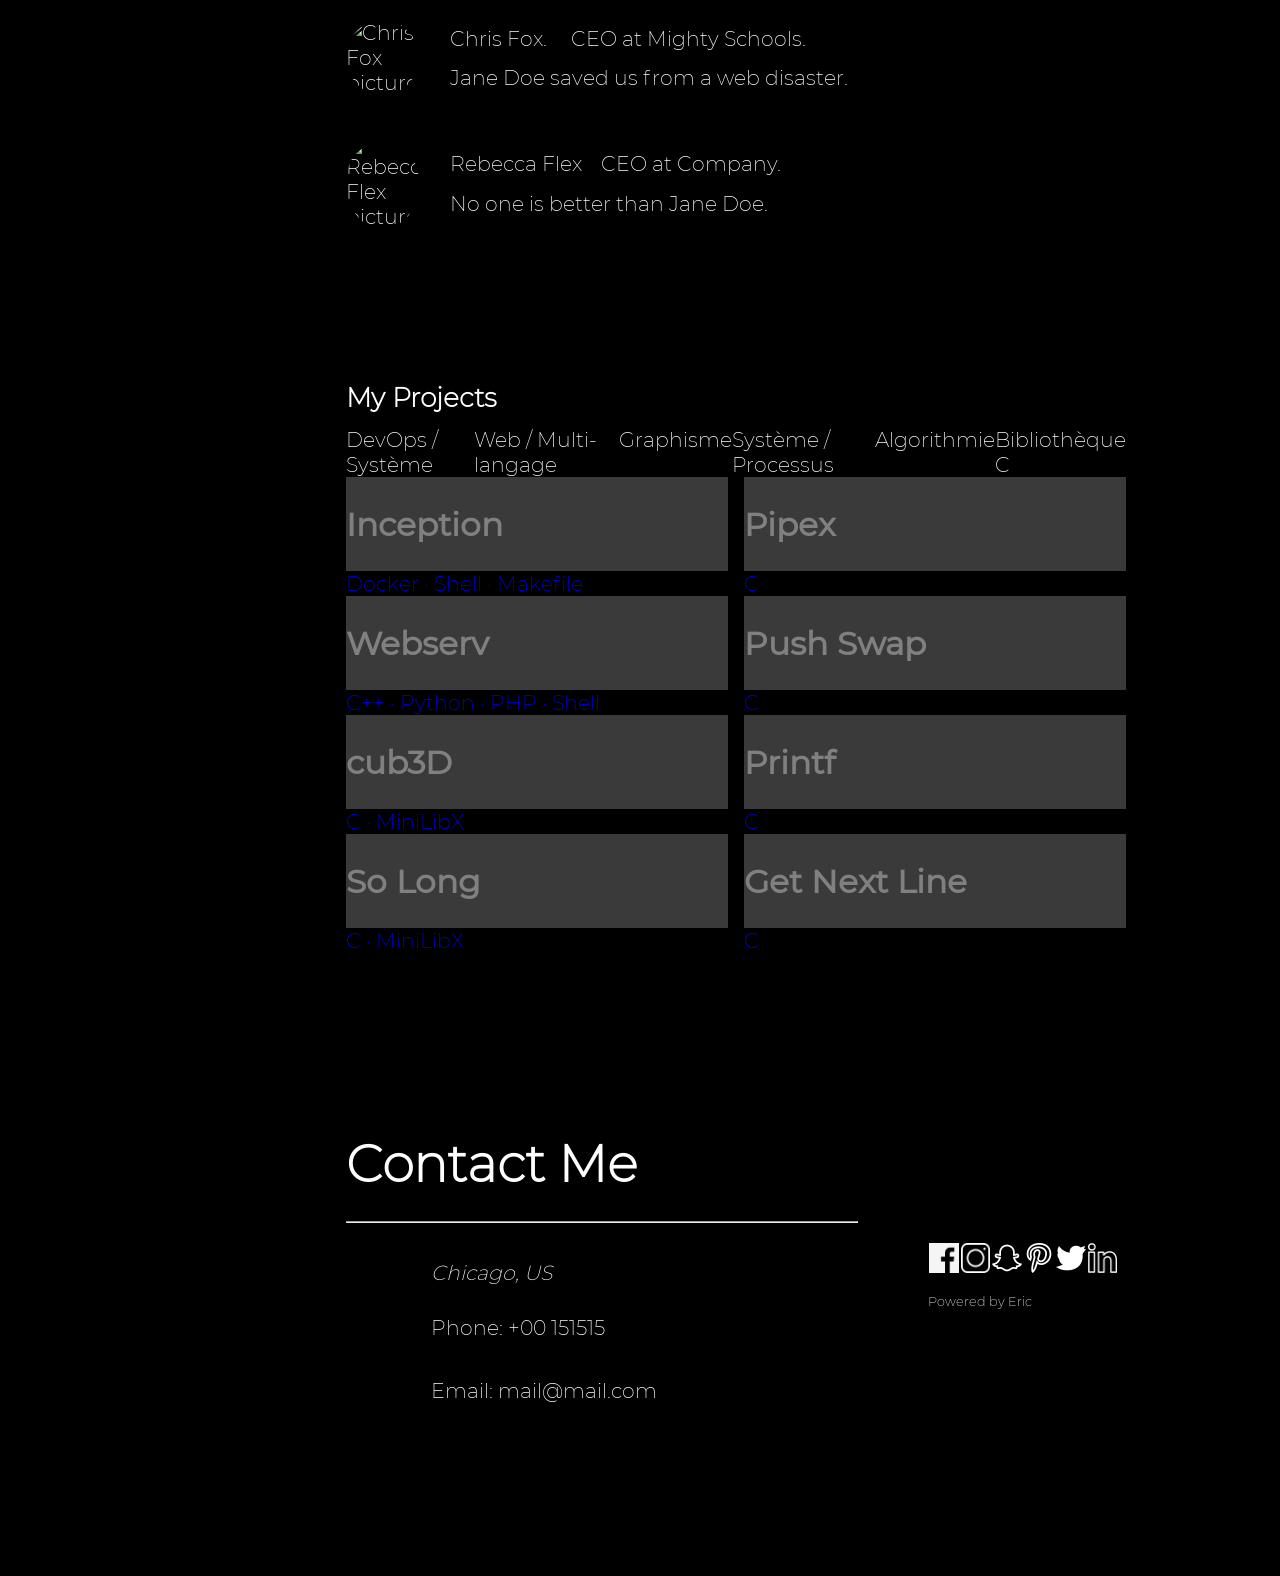
==== commit 03a79528: "(feat): BONUS: WS - Projects added" ====
--- a/srcs/requirements/bonus/static_ws/index.html
+++ b/srcs/requirements/bonus/static_ws/index.html
@@ -2,7 +2,8 @@
 <html lang="fr">
 	<head>
 		<meta charset="utf-8">
-		<link rel="stylesheet" type="text/css" href="index.css">
+		<link rel="icon" type="image/png" href="assets/images/logo.png">
+		<link rel="stylesheet" type="text/css" href="index.css?v=3">
 		<!-- <link href="css/icomoon.css" rel="stylesheet"> -->
 			<title>John Doe</title>
 	</head>
@@ -150,19 +151,52 @@
 			</section>
 
 			<section id="myPhotos">
-				<h4>My Photos</h4>
+				<h4>My Projects</h4>
 				<article id="gallery">
-					<ul>
-						<div>
-							<li><figure><img src="assets/images/wedding (1).jpg" alt="Mariage"></figure></li>
-							<li><figure><img src="assets/images/rocks.jpg" alt="Paysage rochers"></figure></li>
-							<li><figure><img src="assets/images/sailboat.jpg" alt="Voilier"></figure></li>
-						</div>
-						<div>
-							<li><figure><img src="assets/images/underwater.jpg" alt="Sous-marine"></figure></li>
-							<li><figure><img src="assets/images/chef.jpg" alt="Chef"></figure></li>
-							<li><figure><img src="assets/images/wedding (1).jpg" alt="Mariage"></figure></li>
-							<li><figure><img src="assets/images/p6.jpg" alt="Machine à écrire"></figure></li>
+					<ul class="legend">
+						<li class="type-devops">DevOps / Système</li>
+						<li class="type-web">Web / Multi-langage</li>
+						<li class="type-graphics">Graphisme</li>
+						<li class="type-system">Système / Processus</li>
+						<li class="type-algo">Algorithmie</li>
+						<li class="type-lib">Bibliothèque C</li>
+					</ul>
+					<ul class="projectGrid">
+						<div>
+							<li><a class="projectCard type-devops" href="https://github.com/RicoWD/Inception" target="_blank" rel="noopener">
+								<h5 class="projectName">Inception</h5>
+								<p class="projectLang">Docker · Shell · Makefile</p>
+							</a></li>
+							<li><a class="projectCard type-web" href="https://github.com/The-42-Chosen/Les-Tontons-Forkeurs-Enrolent-Fmotte" target="_blank" rel="noopener">
+								<h5 class="projectName">Webserv</h5>
+								<p class="projectLang">C++ · Python · PHP · Shell</p>
+							</a></li>
+							<li><a class="projectCard type-graphics" href="https://github.com/The-42-Chosen/Cube3D_Rico-Billy" target="_blank" rel="noopener">
+								<h5 class="projectName">cub3D</h5>
+								<p class="projectLang">C · MiniLibX</p>
+							</a></li>
+							<li><a class="projectCard type-graphics" href="https://github.com/RicoWD/C2-P1-So_Long" target="_blank" rel="noopener">
+								<h5 class="projectName">So Long</h5>
+								<p class="projectLang">C · MiniLibX</p>
+							</a></li>
+						</div>
+						<div>
+							<li><a class="projectCard type-system" href="https://github.com/RicoWD/C2-P3-Pipex" target="_blank" rel="noopener">
+								<h5 class="projectName">Pipex</h5>
+								<p class="projectLang">C</p>
+							</a></li>
+							<li><a class="projectCard type-algo" href="https://github.com/RicoWD/C2-P2-Push_swap" target="_blank" rel="noopener">
+								<h5 class="projectName">Push Swap</h5>
+								<p class="projectLang">C</p>
+							</a></li>
+							<li><a class="projectCard type-lib" href="https://github.com/RicoWD/C1-P2-Printf" target="_blank" rel="noopener">
+								<h5 class="projectName">Printf</h5>
+								<p class="projectLang">C</p>
+							</a></li>
+							<li><a class="projectCard type-lib" href="https://github.com/RicoWD/C1-P1_Get-Next-Line" target="_blank" rel="noopener">
+								<h5 class="projectName">Get Next Line</h5>
+								<p class="projectLang">C</p>
+							</a></li>
 						</div>
 
 					</ul>
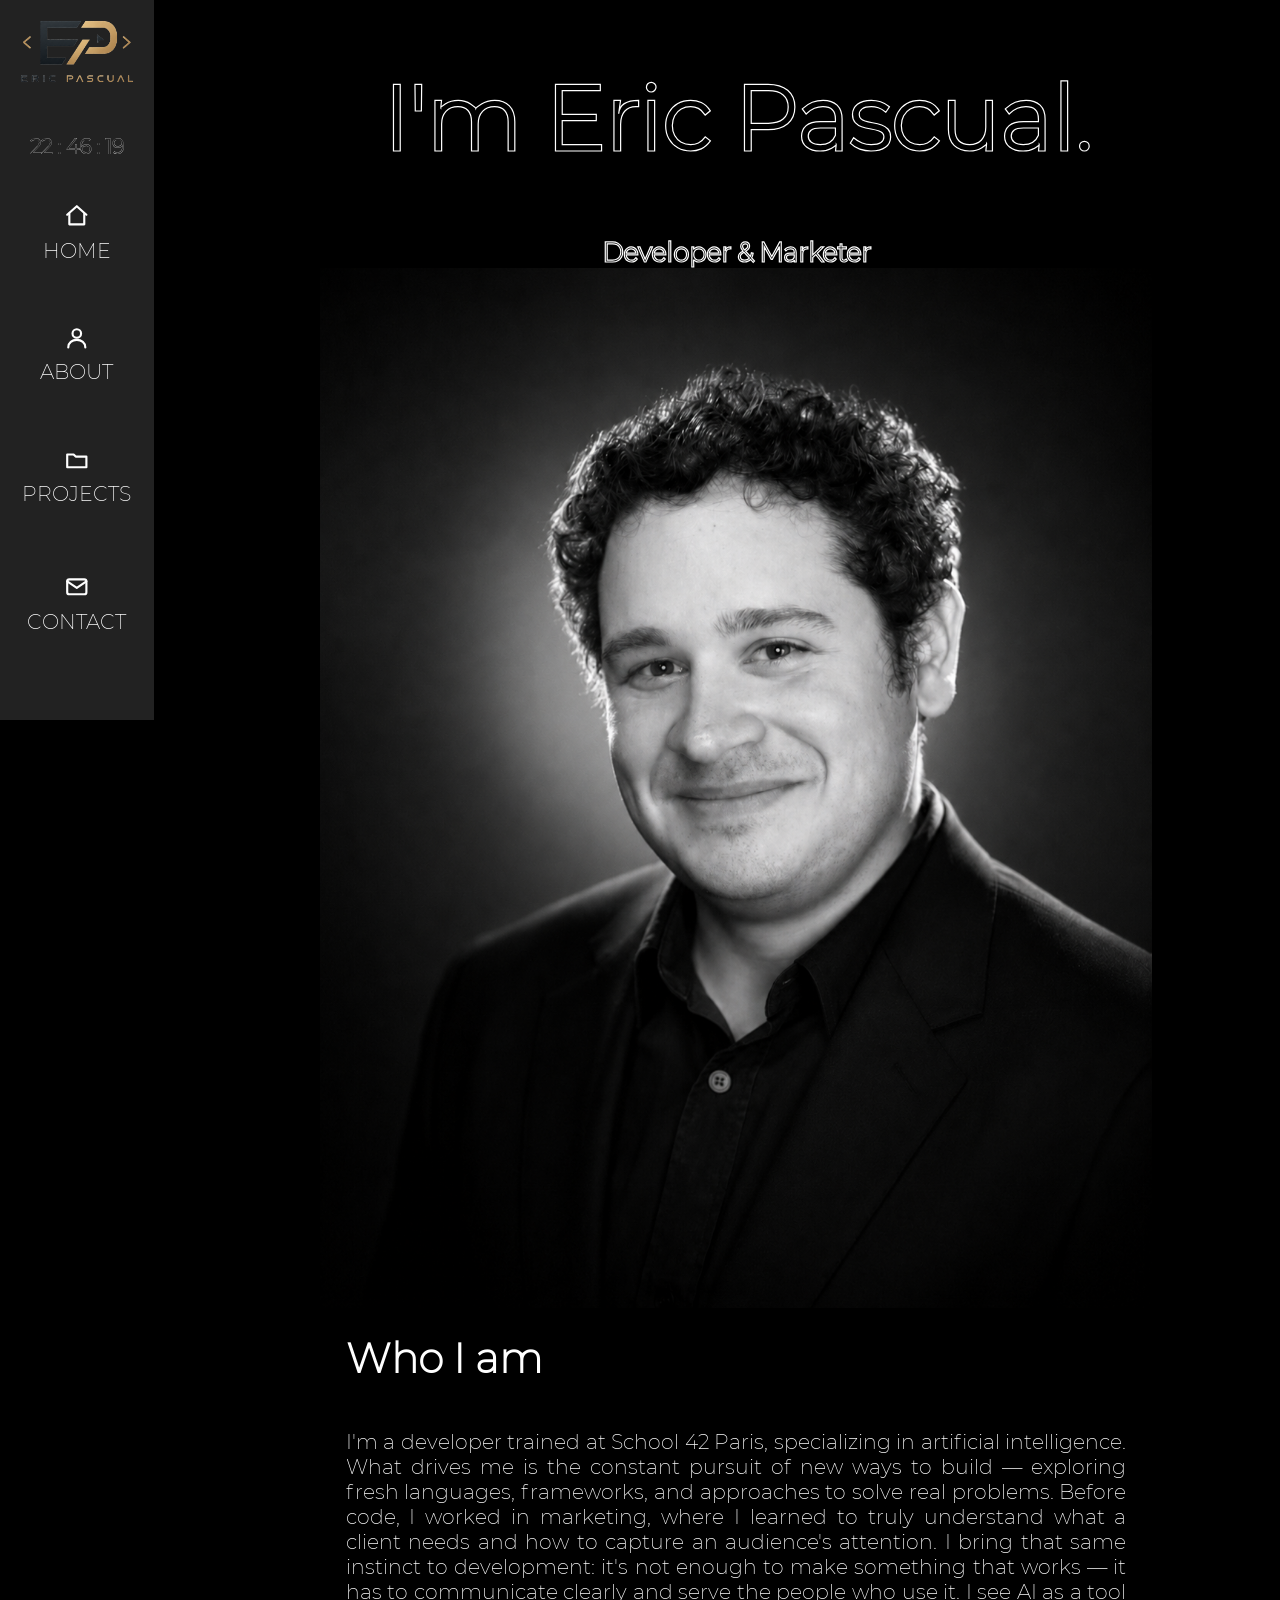
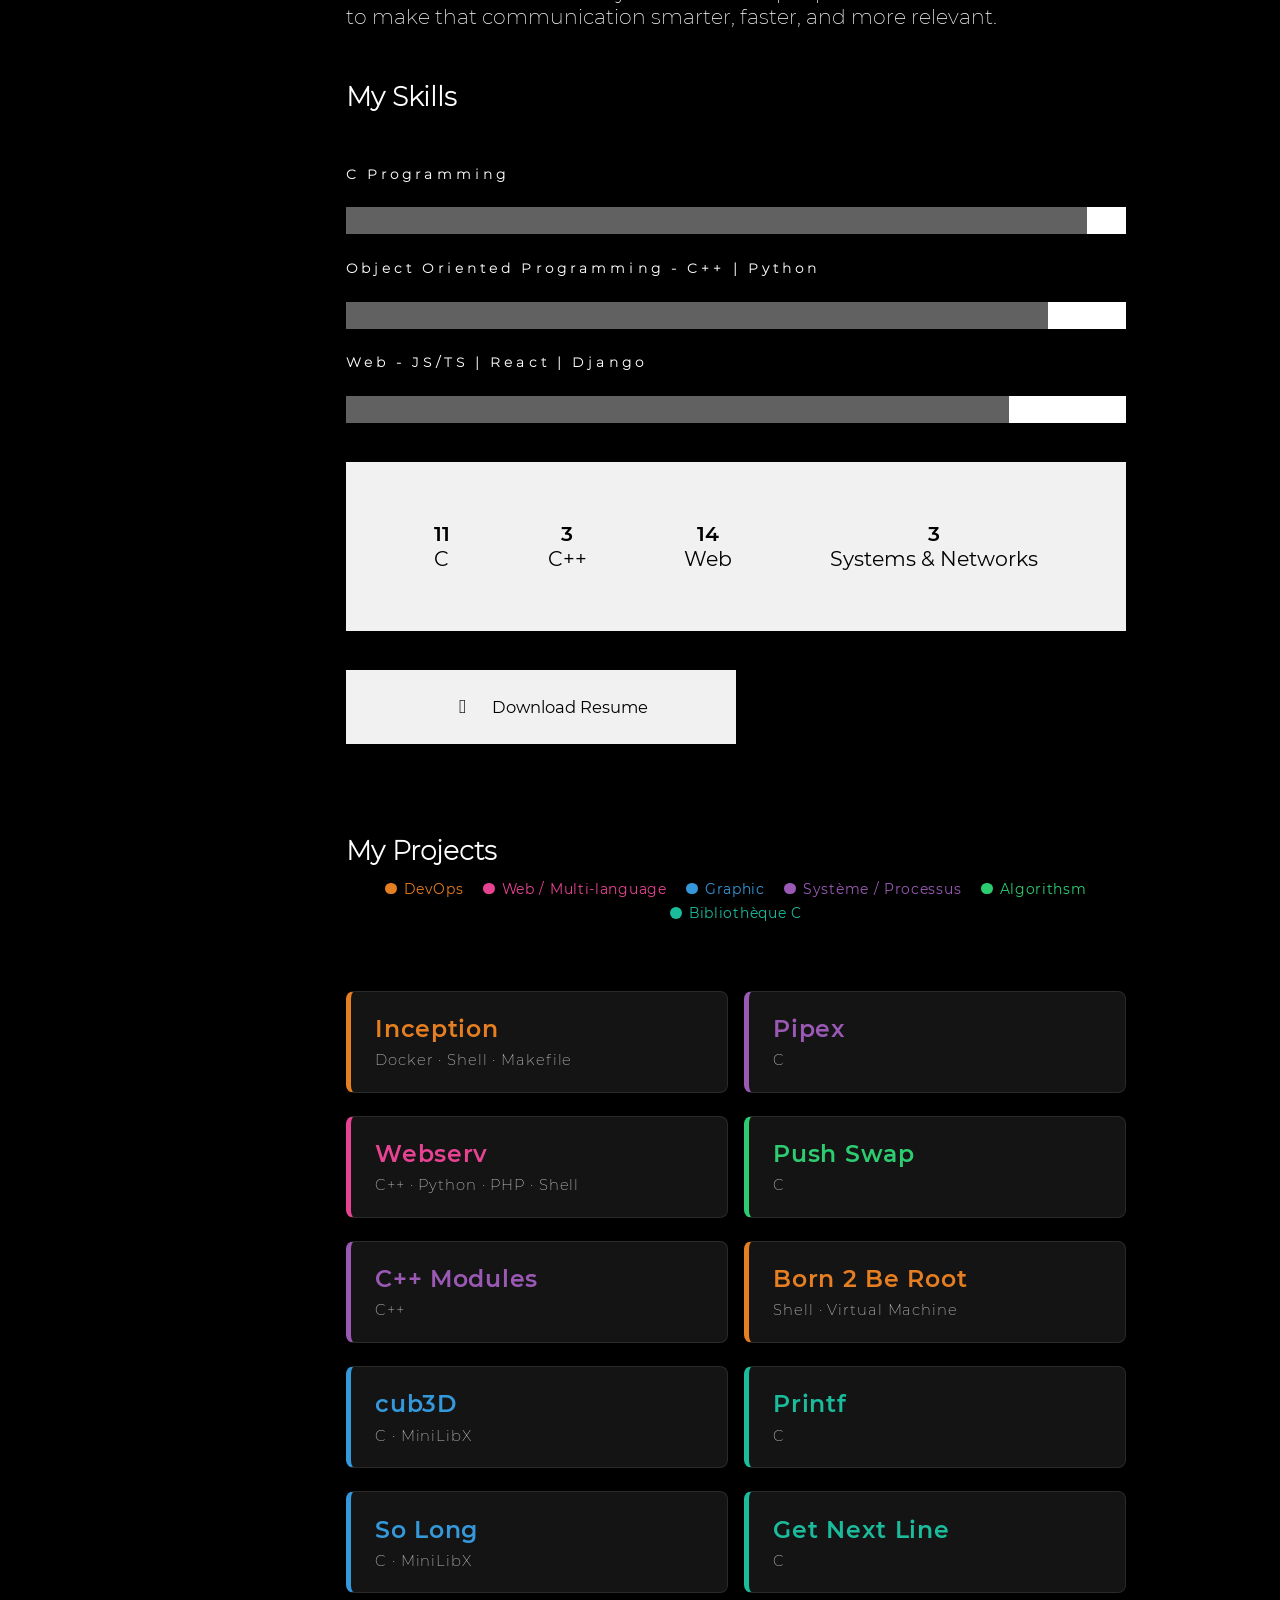
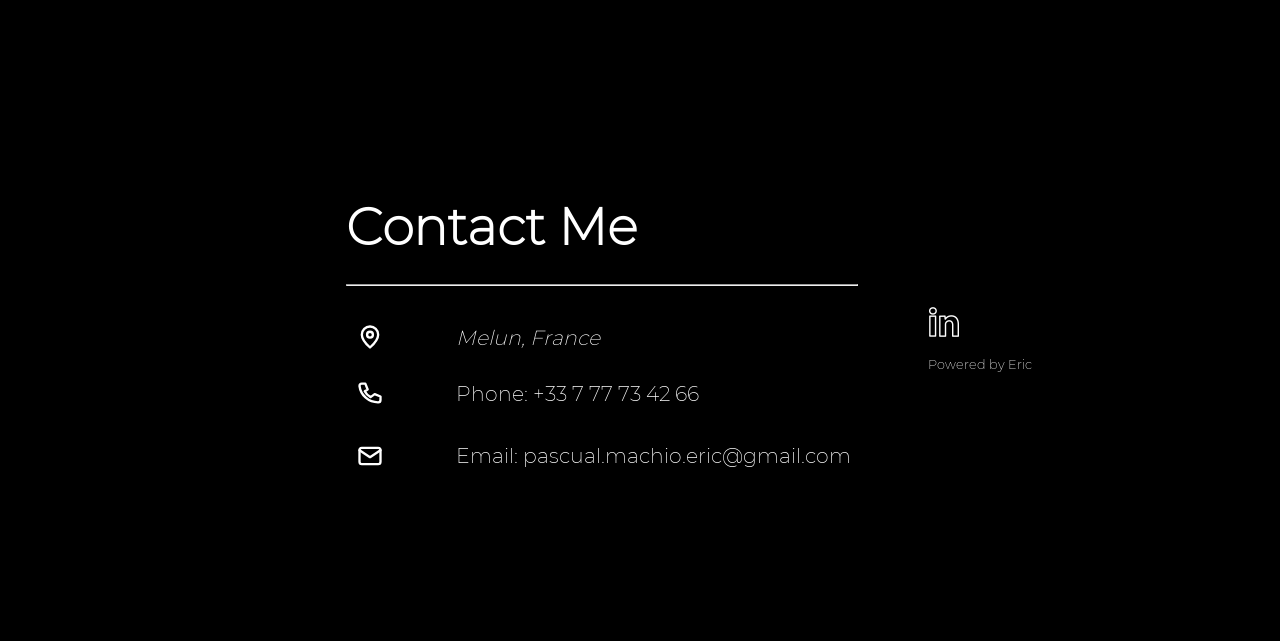
==== commit 78b15998: "(fix): BONUS: WS - Nav icons & Contact fixed" ====
--- a/srcs/requirements/bonus/static_ws/index.html
+++ b/srcs/requirements/bonus/static_ws/index.html
@@ -3,7 +3,7 @@
 	<head>
 		<meta charset="utf-8">
 		<link rel="icon" type="image/png" href="assets/images/logo.png">
-		<link rel="stylesheet" type="text/css" href="index.css?v=3">
+		<link rel="stylesheet" type="text/css" href="index.css?v=4">
 		<!-- <link href="css/icomoon.css" rel="stylesheet"> -->
 			<title>John Doe</title>
 	</head>
@@ -18,10 +18,22 @@
 				<span id="seconds"></span>
 			</h2>
 			<ul>
-				<li><a class="icon-home iconNav" href=""><p>home</p></a></li>
-				<li><a class="icon-user iconNav" href="#myName"><p>about</p></a></li>
-				<li><a class="icon-eye iconNav" href="#myPhotos"><p>photos</p></a></li>
-				<li><a class="icon-envelope iconNav" href="#contactMe"><p>contact</p></a></li>
+				<li><a class="iconNav" href="">
+					<svg class="navIcon" viewBox="0 0 24 24" fill="none" stroke="currentColor" stroke-width="2" stroke-linecap="round" stroke-linejoin="round" aria-hidden="true"><path d="M3 11l9-8 9 8"/><path d="M5 10v10h14V10"/></svg>
+					<p>home</p>
+				</a></li>
+				<li><a class="iconNav" href="#myName">
+					<svg class="navIcon" viewBox="0 0 24 24" fill="none" stroke="currentColor" stroke-width="2" stroke-linecap="round" stroke-linejoin="round" aria-hidden="true"><circle cx="12" cy="8" r="4"/><path d="M4 21c0-4.4 3.6-7 8-7s8 2.6 8 7"/></svg>
+					<p>about</p>
+				</a></li>
+				<li><a class="iconNav" href="#myPhotos">
+					<svg class="navIcon" viewBox="0 0 24 24" fill="none" stroke="currentColor" stroke-width="2" stroke-linecap="round" stroke-linejoin="round" aria-hidden="true"><path d="M3 7h6l2 2h10v10H3z"/></svg>
+					<p>projects</p>
+				</a></li>
+				<li><a class="iconNav" href="#contactMe">
+					<svg class="navIcon" viewBox="0 0 24 24" fill="none" stroke="currentColor" stroke-width="2" stroke-linecap="round" stroke-linejoin="round" aria-hidden="true"><rect x="3" y="5" width="18" height="14" rx="2"/><path d="M3 7l9 6 9-6"/></svg>
+					<p>contact</p>
+				</a></li>
 			</ul>
 		</nav>
 
@@ -93,72 +105,16 @@
 				</article>
 			</section>
 
-			<section id="myPrice">
-				<h4>My Price</h4>
-				<div>
-					<article>
-						<h5>Basic</h5>
-						<ul>
-							<li>Web Design</li>
-							<li>Photography</li>
-							<li>5GB Storage</li>
-							<li>Mail Support</li>
-						</ul>
-						<div>
-							<p>$ 10</p>
-							<p>per month</p>
-						</div>
-						<div class="signUp"><a href="">Sign Up</a></div>
-					</article>
-					<article>
-						<h5>Pro</h5>
-						<ul>
-							<li>Web Design</li>
-							<li>Photography</li>
-							<li>50GB Storage</li>
-							<li>Endless Support</li>
-						</ul>
-						<div>
-							<p>$ 25</p>
-							<p>per month</p>
-						</div>
-						<div class="signUp"><a href="">Sign Up</a></div>
-					</article>
-				</div>
-			</section>
-
-			<section id="myReputation">
-				<h4>My Reputation</h4>
-				<article>
-					<figure>
-						<img src="assets/images/bandmember.jpg" alt="Chris Fox picture">
-					</figure>
-					<div>
-						<p>Chris Fox. <span>CEO at Mighty Schools.</span></p>
-						<p>Jane Doe saved us from a web disaster.</p>
-					</div>
-				</article>
-				<article>
-					<figure>
-						<img src="assets/images/avatar_g2.jpg" alt="Rebecca Flex picture">
-					</figure>
-					<div>
-						<p>Rebecca Flex<span>CEO at Company.</span></p>
-						<p>No one is better than Jane Doe.</p>
-					</div>
-				</article>
-
-			</section>
 
 			<section id="myPhotos">
 				<h4>My Projects</h4>
 				<article id="gallery">
 					<ul class="legend">
-						<li class="type-devops">DevOps / Système</li>
-						<li class="type-web">Web / Multi-langage</li>
-						<li class="type-graphics">Graphisme</li>
+						<li class="type-devops">DevOps</li>
+						<li class="type-web">Web / Multi-language</li>
+						<li class="type-graphics">Graphic</li>
 						<li class="type-system">Système / Processus</li>
-						<li class="type-algo">Algorithmie</li>
+						<li class="type-algo">Algorithsm</li>
 						<li class="type-lib">Bibliothèque C</li>
 					</ul>
 					<ul class="projectGrid">
@@ -171,6 +127,10 @@
 								<h5 class="projectName">Webserv</h5>
 								<p class="projectLang">C++ · Python · PHP · Shell</p>
 							</a></li>
+							<li><a class="projectCard type-system" target="_blank" rel="noopener">
+								<h5 class="projectName">C++ Modules</h5>
+								<p class="projectLang">C++</p>
+							</a></li>
 							<li><a class="projectCard type-graphics" href="https://github.com/The-42-Chosen/Cube3D_Rico-Billy" target="_blank" rel="noopener">
 								<h5 class="projectName">cub3D</h5>
 								<p class="projectLang">C · MiniLibX</p>
@@ -188,6 +148,10 @@
 							<li><a class="projectCard type-algo" href="https://github.com/RicoWD/C2-P2-Push_swap" target="_blank" rel="noopener">
 								<h5 class="projectName">Push Swap</h5>
 								<p class="projectLang">C</p>
+							</a></li>
+							<li><a class="projectCard type-devops" target="_blank" rel="noopener">
+								<h5 class="projectName">Born 2 Be Root</h5>
+								<p class="projectLang">Shell · Virtual Machine</p>
 							</a></li>
 							<li><a class="projectCard type-lib" href="https://github.com/RicoWD/C1-P2-Printf" target="_blank" rel="noopener">
 								<h5 class="projectName">Printf</h5>
@@ -210,31 +174,23 @@
 				<hr>
 				<article>
 					<dl>
-						<!-- <figure><img src="assets/images/locate_white.png"></figure> -->
-						<dt class="icon-map-marker"></dt>
-						<dd><address>Chicago, US</address></dd>
-					</dl>
-					<dl>
-						<!-- <figure><img src="assets/images/phone-receiver.png"></figure> -->
-						<dt class="icon-phone"></dt>
-						<dd><p>Phone: +00 151515</p></dd>
-					</dl>
-					<dl>
-						<!-- <figure><img src="assets/images/envelope_white.png"></figure> -->
-						<dt class=" icon-envelope-o"></dt>
-						<dd><p>Email: mail@mail.com</p></dd>
-					</dl>				
+						<dt><svg class="contactIcon" viewBox="0 0 24 24" fill="none" stroke="currentColor" stroke-width="2" stroke-linecap="round" stroke-linejoin="round" aria-hidden="true"><path d="M12 21s-7-6.3-7-11a7 7 0 0 1 14 0c0 4.7-7 11-7 11z"/><circle cx="12" cy="10" r="2.5"/></svg></dt>
+						<dd><address>Melun, France</address></dd>
+					</dl>
+					<dl>
+						<dt><svg class="contactIcon" viewBox="0 0 24 24" fill="none" stroke="currentColor" stroke-width="2" stroke-linecap="round" stroke-linejoin="round" aria-hidden="true"><path d="M5 4h3l2 5-2.5 1.5a11 11 0 0 0 5 5L16 13l5 2v3a2 2 0 0 1-2 2A16 16 0 0 1 3 6a2 2 0 0 1 2-2z"/></svg></dt>
+						<dd><p>Phone: +33 7 77 73 42 66</p></dd>
+					</dl>
+					<dl>
+						<dt><svg class="contactIcon" viewBox="0 0 24 24" fill="none" stroke="currentColor" stroke-width="2" stroke-linecap="round" stroke-linejoin="round" aria-hidden="true"><rect x="3" y="5" width="18" height="14" rx="2"/><path d="M3 7l9 6 9-6"/></svg></dt>
+						<dd><p>Email: pascual.machio.eric@gmail.com</p></dd>
+					</dl>
 				</article>
 			</section>
 
 			<section id="socialMedia">
 				<ul>
-					<li><a href="www.facebook.com/johndoe"><img src="assets/images/facebook.png"></a></li>
-					<li><a href="www.instagram.com/johndoe"><img src="assets/images/instagram.png"></a></li>
-					<li><a href="www.snapchat.com/johndoe"><img src="assets/images/snapchat.png"></a></li>
-					<li><a href="www.pinterest.com/johndoe"><img src="assets/images/pinterest.png"></a></li>
-					<li><a href="www.twiter.com/johndoe"><img src="assets/images/twitter.png"></a></li>
-					<li><a href="www.linkedin.com/johndoe"><img src="assets/images/linkedin.png"></a></li>
+					<li><a href="https://www.linkedin.com/public-profile/settings/?lipi=urn%3Ali%3Apage%3Ad_flagship3_profile_self_edit_contact_info%3B8MTibalzQq614URXQxQLPQ%3D%3D"><img src="assets/images/linkedin.png"></a></li>
 				</ul>
 				<p>Powered by Eric</p>
 			</section>
--- a/srcs/requirements/bonus/static_ws/index.css
+++ b/srcs/requirements/bonus/static_ws/index.css
@@ -123,6 +123,14 @@
 
 nav a:before{
 	display: none;
+}
+
+/* Icônes SVG de navigation (remplacent Icomoon) */
+.navIcon{
+	display: none;
+	width: clamp(22px, 2vw, 34px);
+	height: clamp(22px, 2vw, 34px);
+	color: white;
 }
 
 nav ul li a:before{
@@ -310,107 +318,78 @@
 	text-align: center;
 }
 
-/****************************************MY PRICE****************************************/
-
-#myPrice article{
-	background: #999;
-	text-align: center;
-}
-
-#myPrice > article > div{
-	background: none;
-}
-
-#myPrice article li{
-	padding: 1.5vh 0;
-	border-bottom: 1px solid grey;
+/****************************Project tiles************************/
+
+/* Légende des types de projet */
+#myPhotos .legend{
+	display: flex;
+	flex-flow: row wrap;
+	justify-content: center;
+	gap: .6em 1.4em;
+	margin-bottom: 6%;
+	font-size: .68em;
 	font-family: "Montserrat Regular";
-	font-size: 0.8em;
-}
-
-#myPrice article ul{
-	color: black;
-}
-
-#myPrice div article{
-	margin: 5% 0;
-}
-
-h5{
-	background: #3a3a3a;
-	padding: 3vh 0;
-	font-family: "Montserrat Regular";
-	font-size: 1.6em;
-	color: grey;
-}
-
-#myPrice > div:first-of-type{
-	background-color: #000;
-	padding: 3vh 0;	
-}
-
-#myPrice > div:last-child{
-	padding: 4vh 0;
-	background: #000;
-}
-
-#myPrice article div p:first-of-type{
-	font-family: "Montserrat Regular";
-	font-size: 2em;
-	color: black;
-} 
-
-#myPrice article div p:last-of-type{
-	color: #3d3d3d;
-	padding-bottom: 1vh;
-}
-
-.signUp{
-	padding: 4vh 0;
-	background: #909090;
-}
-
-#myPrice a{
-	padding: 1.5% 3%;
-	font-size: .8em;
-	color: black;
-	background-color: #999;
-	font-family: "Montserrat Regular";
-}
-
-/****************************************MY REPUTATION****************************************/
-
-#myReputation article{
+}
+
+#myPhotos .legend li{
 	display: flex;
 	align-items: center;
-}
-
-#myReputation figure{
-	border-radius: 100%;
-	overflow: hidden;
-	width: 10%;
-}
-
-#myReputation > article > div{
-	width: 90%;
-	margin: 3%;
-}
-
-#myReputation span{
-	padding-left: 3%;
-}
-
-#myReputation div p{
-	padding: .8vh;
-}
-
-#myReputation{
-	margin-bottom: 10%;
-}
-
-/****************************************MY PHOTOS****************************************/
-
-#myPhotos ul li img{margin: 2% 0;}
+	letter-spacing: .05em;
+}
+
+#myPhotos .legend li:before{
+	content: "";
+	display: inline-block;
+	width: .85em;
+	height: .85em;
+	border-radius: 50%;
+	margin-right: .5em;
+	background: currentColor;
+}
+
+/* Vignettes projets */
+.projectCard{
+	--c: #888888;
+	display: block;
+	background: #141414;
+	border: 1px solid #2a2a2a;
+	border-left: 5px solid var(--c);
+	border-radius: 8px;
+	padding: 1.1em 1.2em;
+	margin: 6% 0;
+	transition: transform .25s ease, box-shadow .25s ease, background .25s ease;
+}
+
+.projectCard:hover{
+	transform: translateY(-4px);
+	background: #1d1d1d;
+	box-shadow: 0 8px 22px rgba(0, 0, 0, 0.6);
+}
+
+.projectCard .projectName{
+	margin: 0;
+	padding: 0;
+	background: none;
+	color: var(--c);
+	font-family: "Montserrat Bold";
+	font-size: 1.15em;
+	letter-spacing: .03em;
+}
+
+.projectCard .projectLang{
+	margin: .55em 0 0;
+	color: #cfcfcf;
+	font-size: .72em;
+	letter-spacing: .06em;
+}
+
+/* Couleur de police par type de projet */
+.type-devops  {color: #e67e22; --c: #e67e22;} /* DevOps / Système */
+.type-web     {color: #e84393; --c: #e84393;} /* Web / Multi-langage */
+.type-graphics{color: #3498db; --c: #3498db;} /* Graphisme */
+.type-system  {color: #9b59b6; --c: #9b59b6;} /* Système / Processus */
+.type-algo    {color: #2ecc71; --c: #2ecc71;} /* Algorithmie */
+.type-lib     {color: #1abc9c; --c: #1abc9c;} /* Bibliothèque C */
 
 #myPhotos button{
 	background: none;
@@ -475,8 +454,21 @@
 	color: grey;
 }
 
-#contactMe dt{width: 3%; margin-right: 2%}
-#contactMe dd{width: 97%;}
+#contactMe dt{
+	flex: 0 0 auto;
+	margin-right: 4%;
+	display: flex;
+	align-items: center;
+}
+#contactMe dd{flex: 1;}
+
+/* Icônes SVG des contacts (remplacent Icomoon) */
+.contactIcon{
+	display: block;
+	width: clamp(20px, 1.4em, 28px);
+	height: clamp(20px, 1.4em, 28px);
+	color: white;
+}
 
 /****************************************FOOTER****************************************/
 footer{margin: 10% 0}
@@ -544,6 +536,14 @@
 		display: block;
 	}
 
+	.navIcon{
+		display: block;
+		margin: 0 auto;
+		animation-name: bounceInLeft;
+		animation-duration: 1s;
+		animation-fill-mode: both;
+	}
+
 	nav p{
 		padding: 7% 0;
 	}
@@ -571,27 +571,6 @@
 
 	#myName hr{
 		display: none
-	}
-
-	/*****************************MY PRICE**************************/
-
-	#myPrice > div{
-		display: flex;
-		background: none;
-	}
-
-	#myPrice > div > article{
-		width: 50%;
-		padding-top: 0;
-		height: 100%;
-	}
-
-	#myPrice > div > article:first-child{
-			margin-right: 2%;
-	}
-
-	#myPrice div:first-of-type{
-		background: none;
 	}
 
 	/*****************************MY PHOTO**************************/
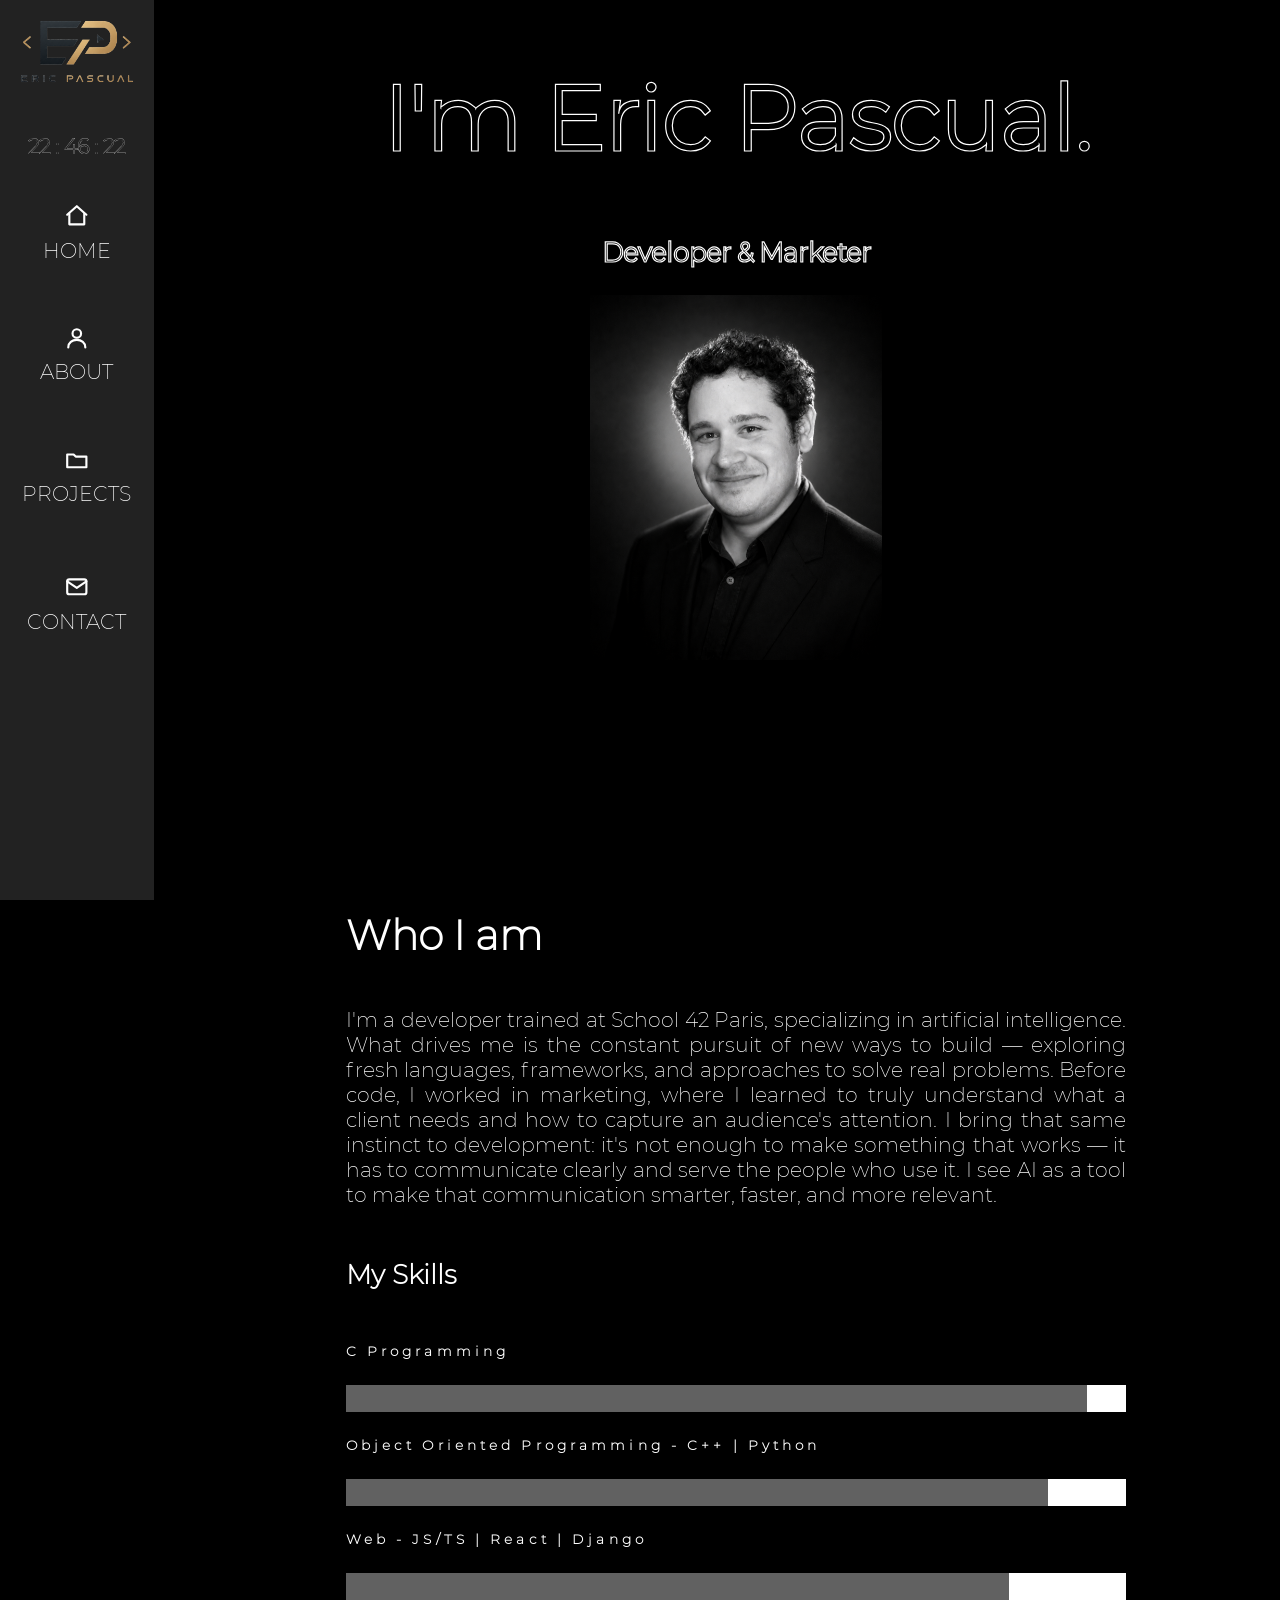
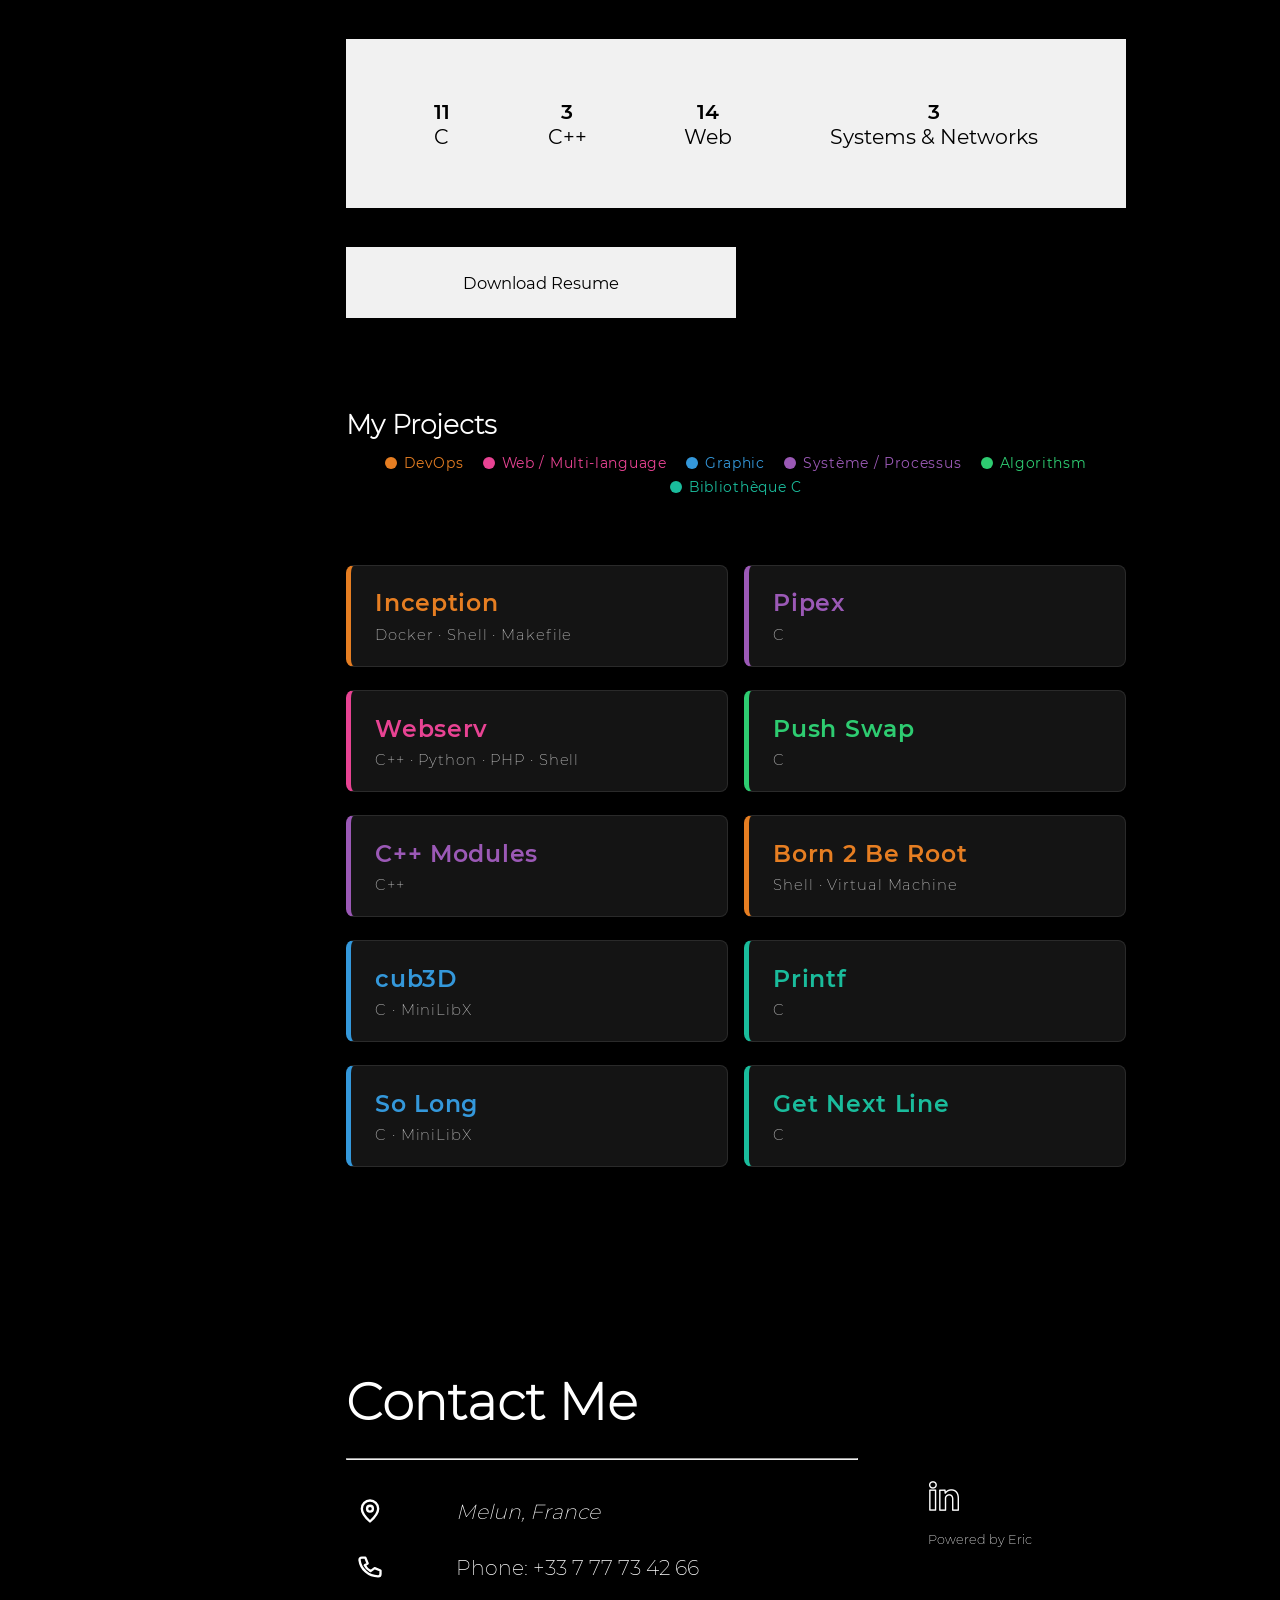
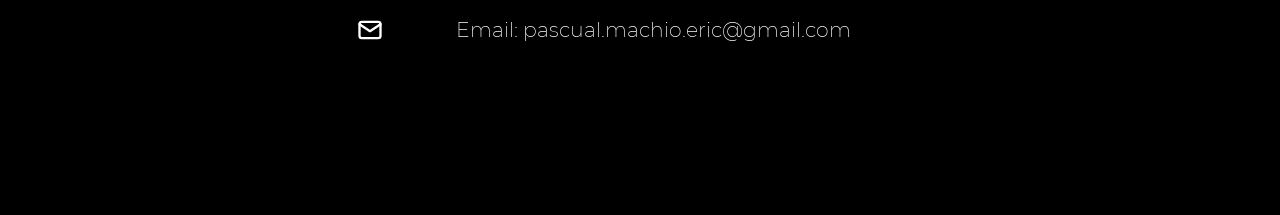
==== commit d2f6e84f: "(fix): BONUS: WS - Image display fixed on large screens" ====
--- a/srcs/requirements/bonus/static_ws/index.html
+++ b/srcs/requirements/bonus/static_ws/index.html
@@ -3,9 +3,8 @@
 	<head>
 		<meta charset="utf-8">
 		<link rel="icon" type="image/png" href="assets/images/logo.png">
-		<link rel="stylesheet" type="text/css" href="index.css?v=4">
-		<!-- <link href="css/icomoon.css" rel="stylesheet"> -->
-			<title>John Doe</title>
+		<link rel="stylesheet" type="text/css" href="index.css?v=5">
+		<title>Eric Pascual</title>
 	</head>
 
 	<body id="overflow">
@@ -42,7 +41,7 @@
 			<h2>Developer & Marketer</h2>
 			
 				<figure>
-					<img src="assets/images/eric_pascual.png" alt="Eric Pascual's image">
+					<img  id="mainPic" src="assets/images/eric_pascual.png" alt="Eric Pascual's image">
 				</figure>
 		</header>
 
@@ -101,7 +100,7 @@
 					</dl>
 				</article>
 				<article>
-					<a href="" class="icon-download">Download Resume</a>
+					<a href="">Download Resume</a>
 				</article>
 			</section>
 
@@ -202,39 +201,6 @@
 
 	<script>
 
-		var galleryPhoto = document.querySelector("#gallery");
-		var divPhoto = document.createElement("div");
-			
-		var figurePhoto = document.createElement("figure");
-			divPhoto.appendChild(figurePhoto);
-		var imagePhoto = document.createElement("img");
-			figurePhoto.appendChild(imagePhoto);
-			imagePhoto.getAttribute("src");
-
-		var eachPhoto = document.querySelectorAll("#gallery img")
-
-		var overflow = document.querySelector("#overflow");
-
-		var closeButon = document.createElement("button")
-			closeButon.innerHTML="x"
-			figurePhoto.appendChild(closeButon)
-
-eachPhoto.forEach(function(identification){
-	identification.addEventListener("click", function(){
-			galleryPhoto.appendChild(divPhoto);
-			//imagePhoto.setAttribute("src", identification.getAttribute("src"))
-			imagePhoto.src = identification.src
-		})
-})
-
-divPhoto.addEventListener("click", function(){
-	galleryPhoto.removeChild(divPhoto)
-})
-
-closeButon.addEventListener("click", function(){
-	galleryPhoto.removeChild(divPhoto)
-})
-
 /*HORLOGE*/
 
 var	hours = document.querySelector("#hours");
--- a/srcs/requirements/bonus/static_ws/index.css
+++ b/srcs/requirements/bonus/static_ws/index.css
@@ -11,11 +11,6 @@
 @font-face{
 	font-family: "Montserrat Bold";
 	src: url("assets/font/Montserrat-SemiBold.ttf") format("truetype");
-}
-
-@font-face{
-	font-family: "Icomoon";
-	src: url("assets/fonts/icomoon.ttf") format("truetype");
 }
 
 *{
@@ -121,28 +116,12 @@
 	font-size: .8em;
 }
 
-nav a:before{
-	display: none;
-}
-
 /* Icônes SVG de navigation (remplacent Icomoon) */
 .navIcon{
 	display: none;
 	width: clamp(22px, 2vw, 34px);
 	height: clamp(22px, 2vw, 34px);
 	color: white;
-}
-
-nav ul li a:before{
-	animation-name: bounceInLeft;
-	animation-duration: 1s;
-	animation-fill-mode: both;
-}
-
-nav ul li:hover a:before{
-	animation-name: bounceInLeft;
-	animation-duration: 1s;
-	animation-fill-mode: both;
 }
 
 @keyframes bounceInLeft{
@@ -152,24 +131,6 @@
 	75% {transform: translate3d(-10px, 0, 0);}
 	90% {transform: translate3d(5px, 0, 0);}
 	100% {transform: none;}
-}
-
-nav ul:hover a:before{
-	animation-name: bounceOutLeft;
-	animation-duration: 1s;
-	animation-fill-mode: both;
-}
-
-@keyframes bounceOutLeft{
-  20% {opacity: 1; transform: translate3d(20px, 0, 0);}
-  100% {opacity: 0;transform: translate3d(-2000px, 0, 0);}
-}
-
-nav ul li:hover:before{
-	animation-name: bounceInLeft;
-	animation-duration: .75s;
-	animation-duration: 1s;
-	animation-fill-mode: both;
 }
 
 /****************************************HEADER****************************************/
@@ -307,15 +268,6 @@
 	font-family: "Montserrat Regular";
 	font-size: .8em;
 	padding: 2vw 0;
-}
-
-#mySkills a:before{
-	font-family: "Icomoon";
-	content: "\f019";
-	font-size: 1.2em;
-	vertical-align: center;
-	padding: 0vw 2vw ;
-	text-align: center;
 }
 
 /****************************Project tiles************************/
@@ -391,56 +343,6 @@
 .type-algo    {color: #2ecc71; --c: #2ecc71;} /* Algorithmie */
 .type-lib     {color: #1abc9c; --c: #1abc9c;} /* Bibliothèque C */
 
-#myPhotos button{
-	background: none;
-	border: none;
-}
-
-#myPhotos button{
-	width: 100%;
-}
-
-#myPhotos article{
-	position: relative;
-}
-
-#myPhotos > article > div:last-child{
-	
-	background: rgba(0, 0, 0, 0.7);
-	top: 0;
-	left: 0;
-	width: 100%;
-	height: 100%;
-	z-index: 1;
-	position: fixed;
-}
-
-#myPhotos > article > div:last-child > figure{
-	position: absolute;
-	top: 5%;
-	left: 25%;
-	max-width: 100%;
-	width: 50%;
-	height: auto;
-}
-
-#myPhotos > article > div:last-child > figure > img{
-	max-height: 100%;
-}
-
-#myPhotos button{
-	border-radius: 100%;
-	width: 4vw;
-	height: 4vh;
-	font-size: 1.2em;
-	position: absolute;
-	top: 5%;
-	right: 5%;
-	background: white;
-}
-
-
-
 /****************************************CONTACT ME****************************************/
 
 #contactMe dl{
@@ -584,15 +486,6 @@
 		width: 49%;
 	}
 
-	#myPhotos > article > div:last-child > figure{
-	position: absolute;
-	top: 5%;
-	left: 30%;
-	max-width: 100%;
-	width: 50%;
-	height: auto;
-}
-
 	/*****************************FOOTER**************************/
 	footer{
 
@@ -626,4 +519,15 @@
 		padding-top: 10%;
 	}
 
+}
+
+@media screen and (min-width: 1024px){
+	nav{
+		height: 100vh;
+	}
+
+	#mainPic {
+		padding: 3vh 30vh 25vh;
+	} 
+
 }
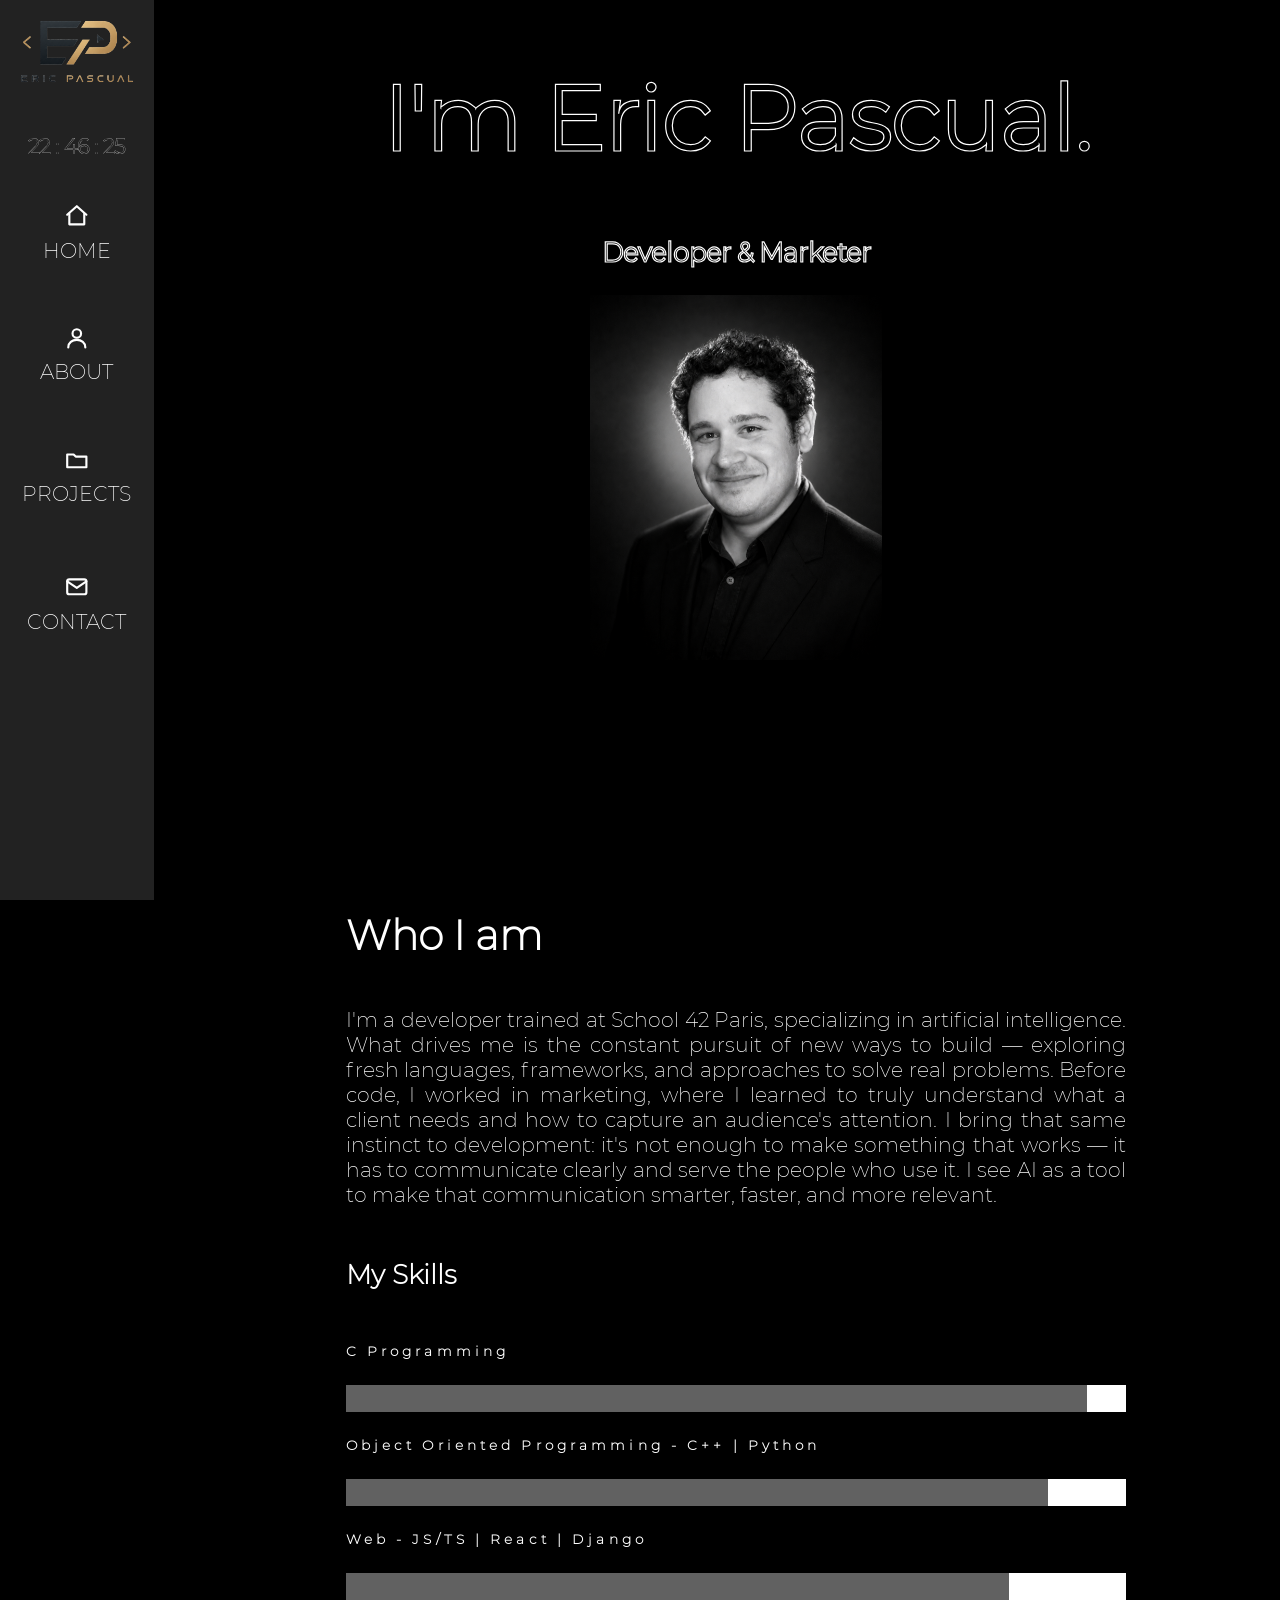
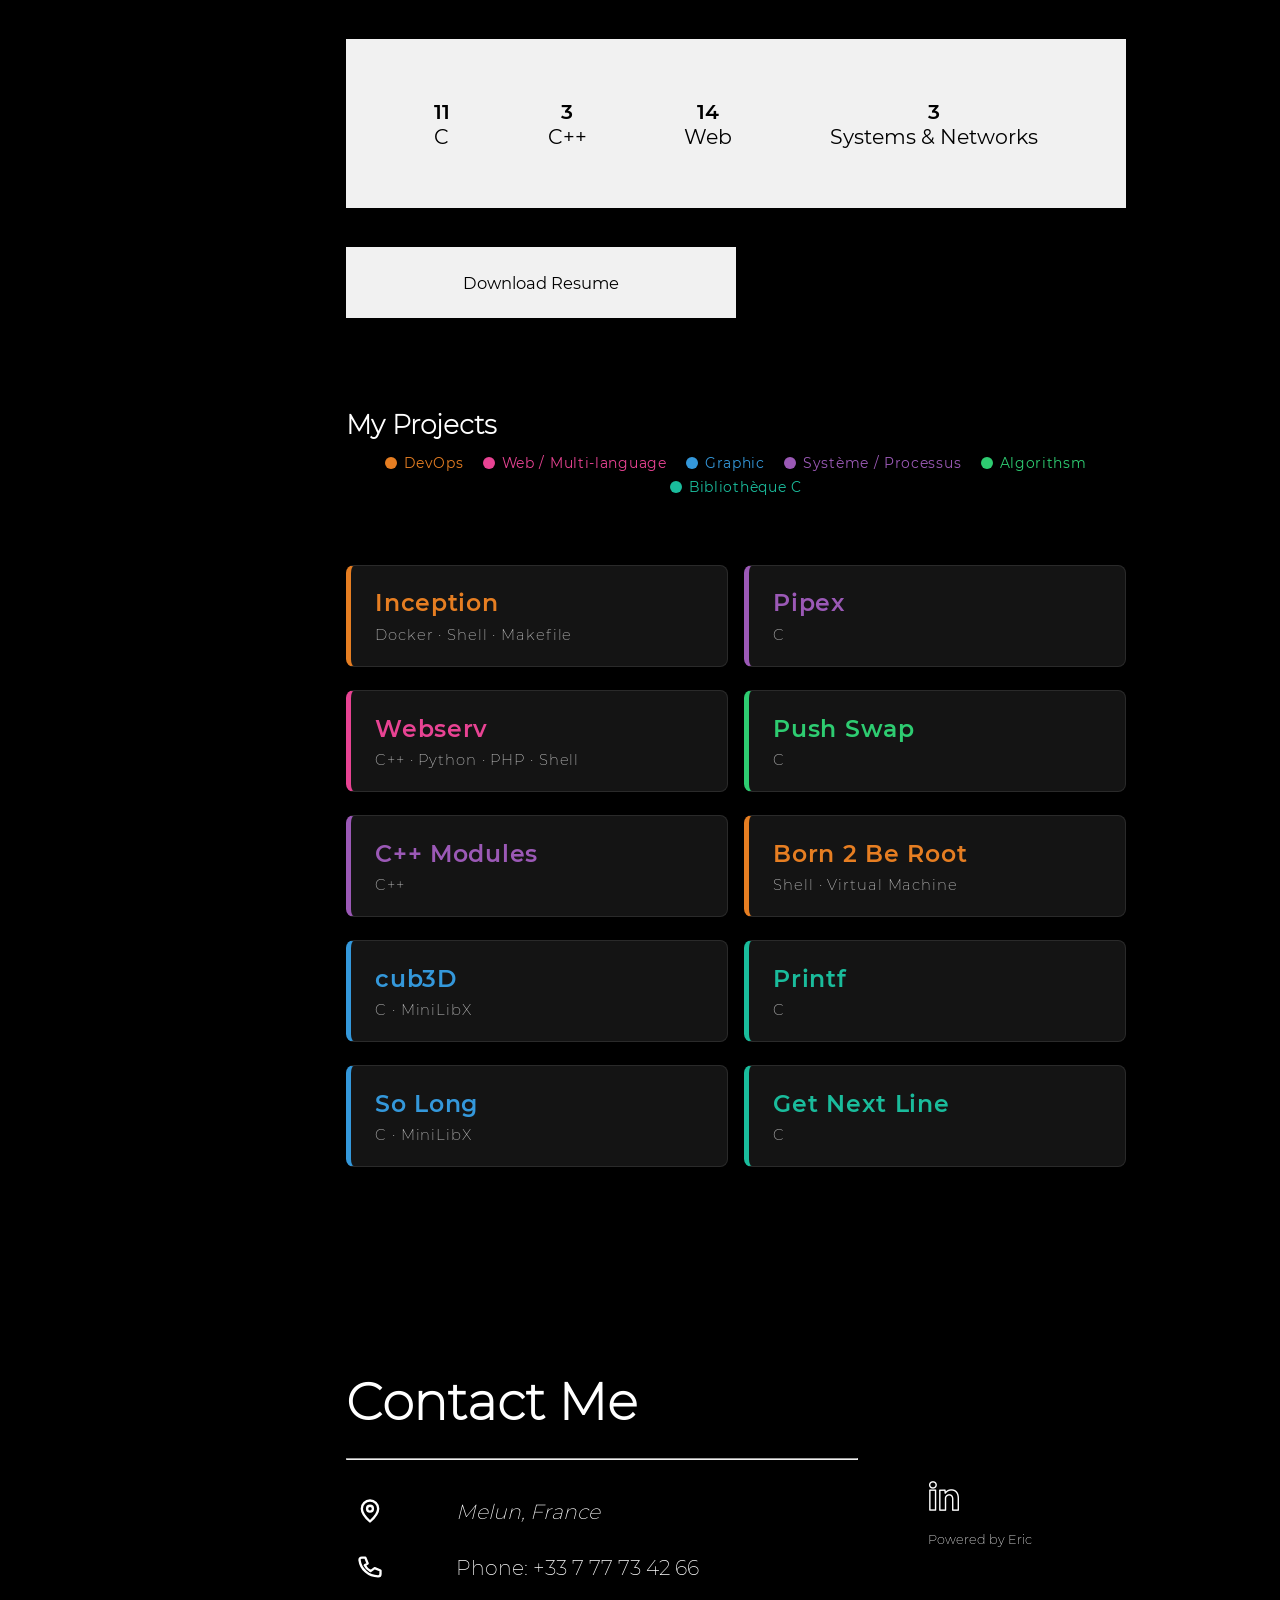
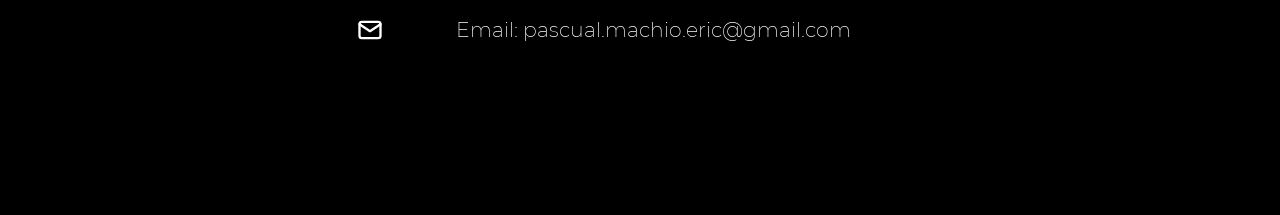
==== commit 745e72b0: "(chore): BONUS: WS - Progressive bars updated" ====
--- a/srcs/requirements/bonus/static_ws/index.html
+++ b/srcs/requirements/bonus/static_ws/index.html
@@ -60,19 +60,19 @@
 					<div>
 						<h6>C Programming</h6>
 						<div class="white">
-							<p id="photography"></p>
+							<p id="skProgramming"></p>
 						</div>
 					</div>
 					<div>
 						<h6>Object Oriented Programming - C++ | Python</h6>
 						<div class="white">
-							<p id="webDesign"></p>					
+							<p id="skOrientedPro"></p>					
 						</div>
 					</div>
 					<div>
 						<h6>Web - JS/TS | React | Django</h6>
 						<div class="white">
-							<p id="photoshop"></p>					
+							<p id="skWeb"></p>					
 						</div>
 					</div>
 				</article>
--- a/srcs/requirements/bonus/static_ws/index.css
+++ b/srcs/requirements/bonus/static_ws/index.css
@@ -191,7 +191,7 @@
 	height: 3vh;
 }
 
-article p#photography{
+article p#skProgramming{
 	width: 95%;
 	background: #616161;
 	height: 100%;
@@ -205,7 +205,7 @@
 	100% {width: 95%; opacity: 1;}
 }
 
-article p#webDesign{
+article p#skOrientedPro{
 	width: 90%;
 	background: #616161;
 	height: 100%;
@@ -219,7 +219,7 @@
 	100% {width: 90%; opacity: 1;}
 }
 
-article p#photoshop{
+article p#skWeb{
 	width: 85%;
 	background: #616161;
 	height: 100%;
